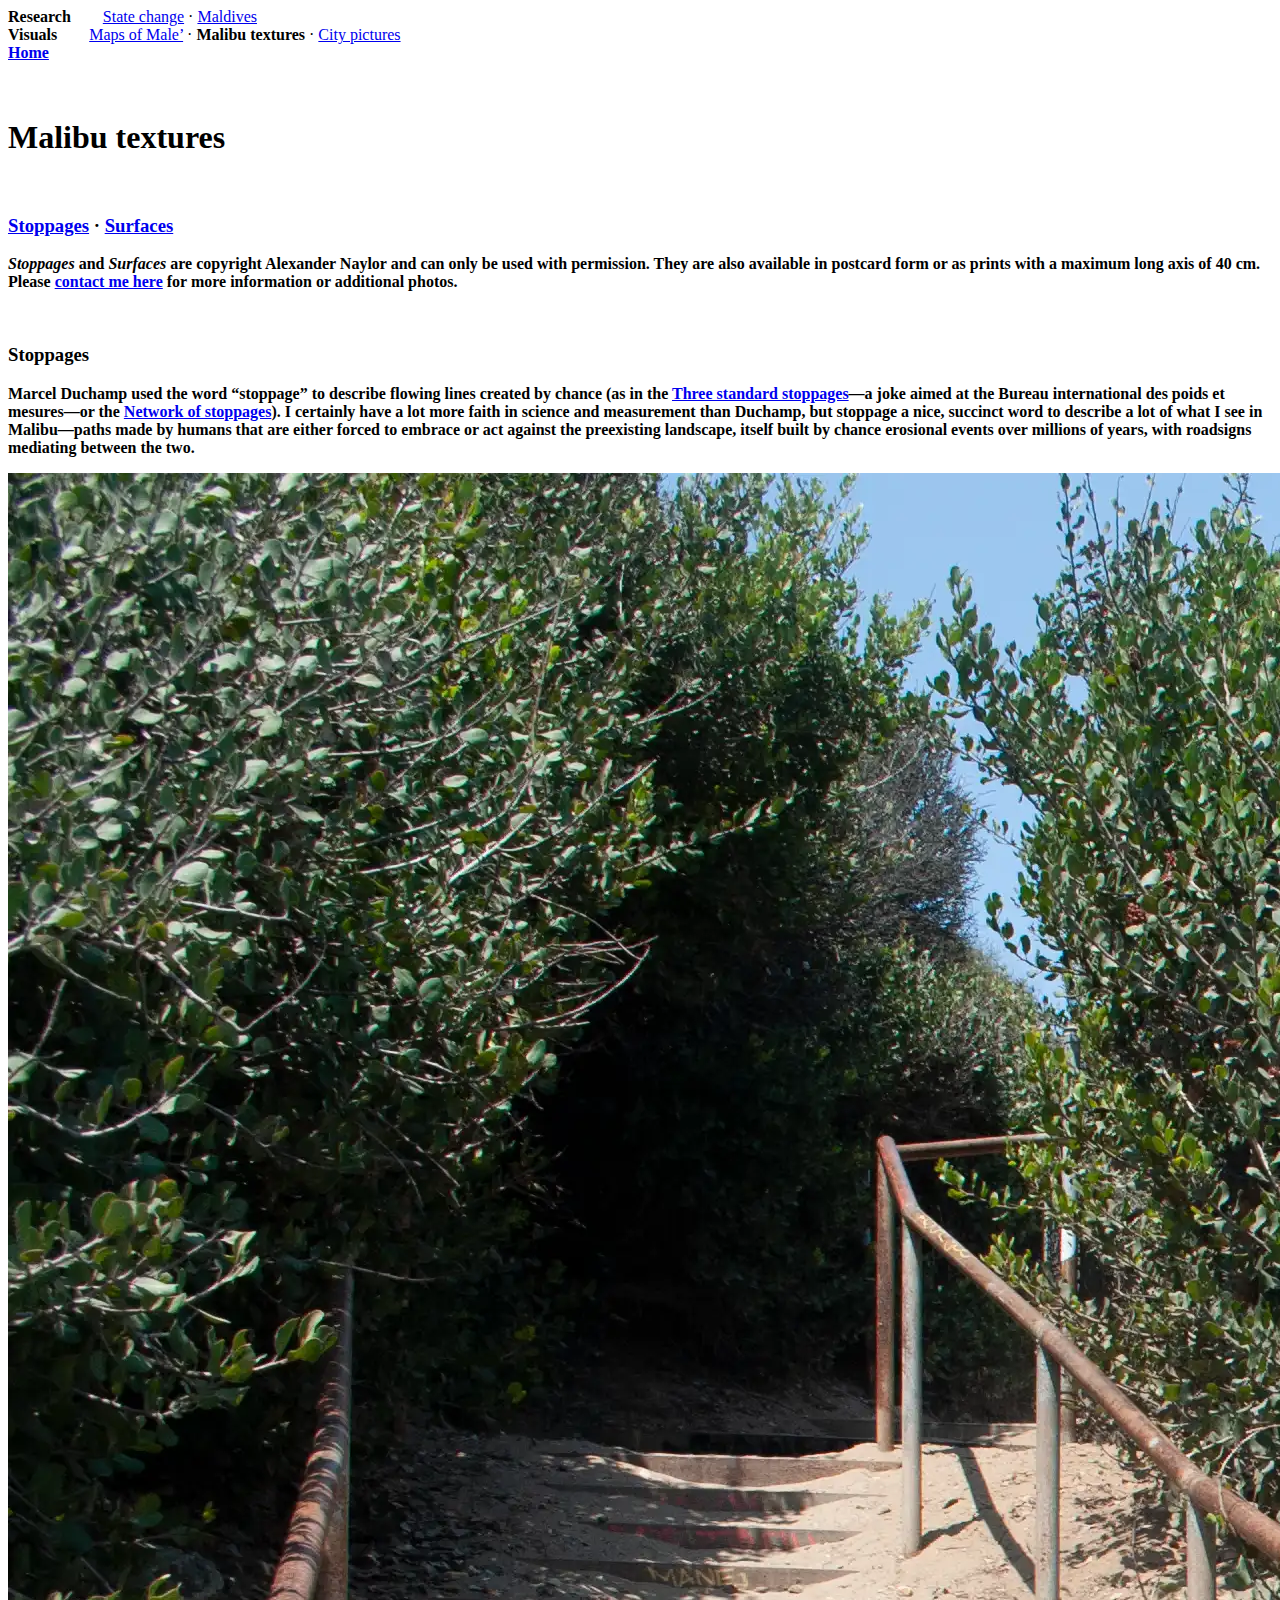
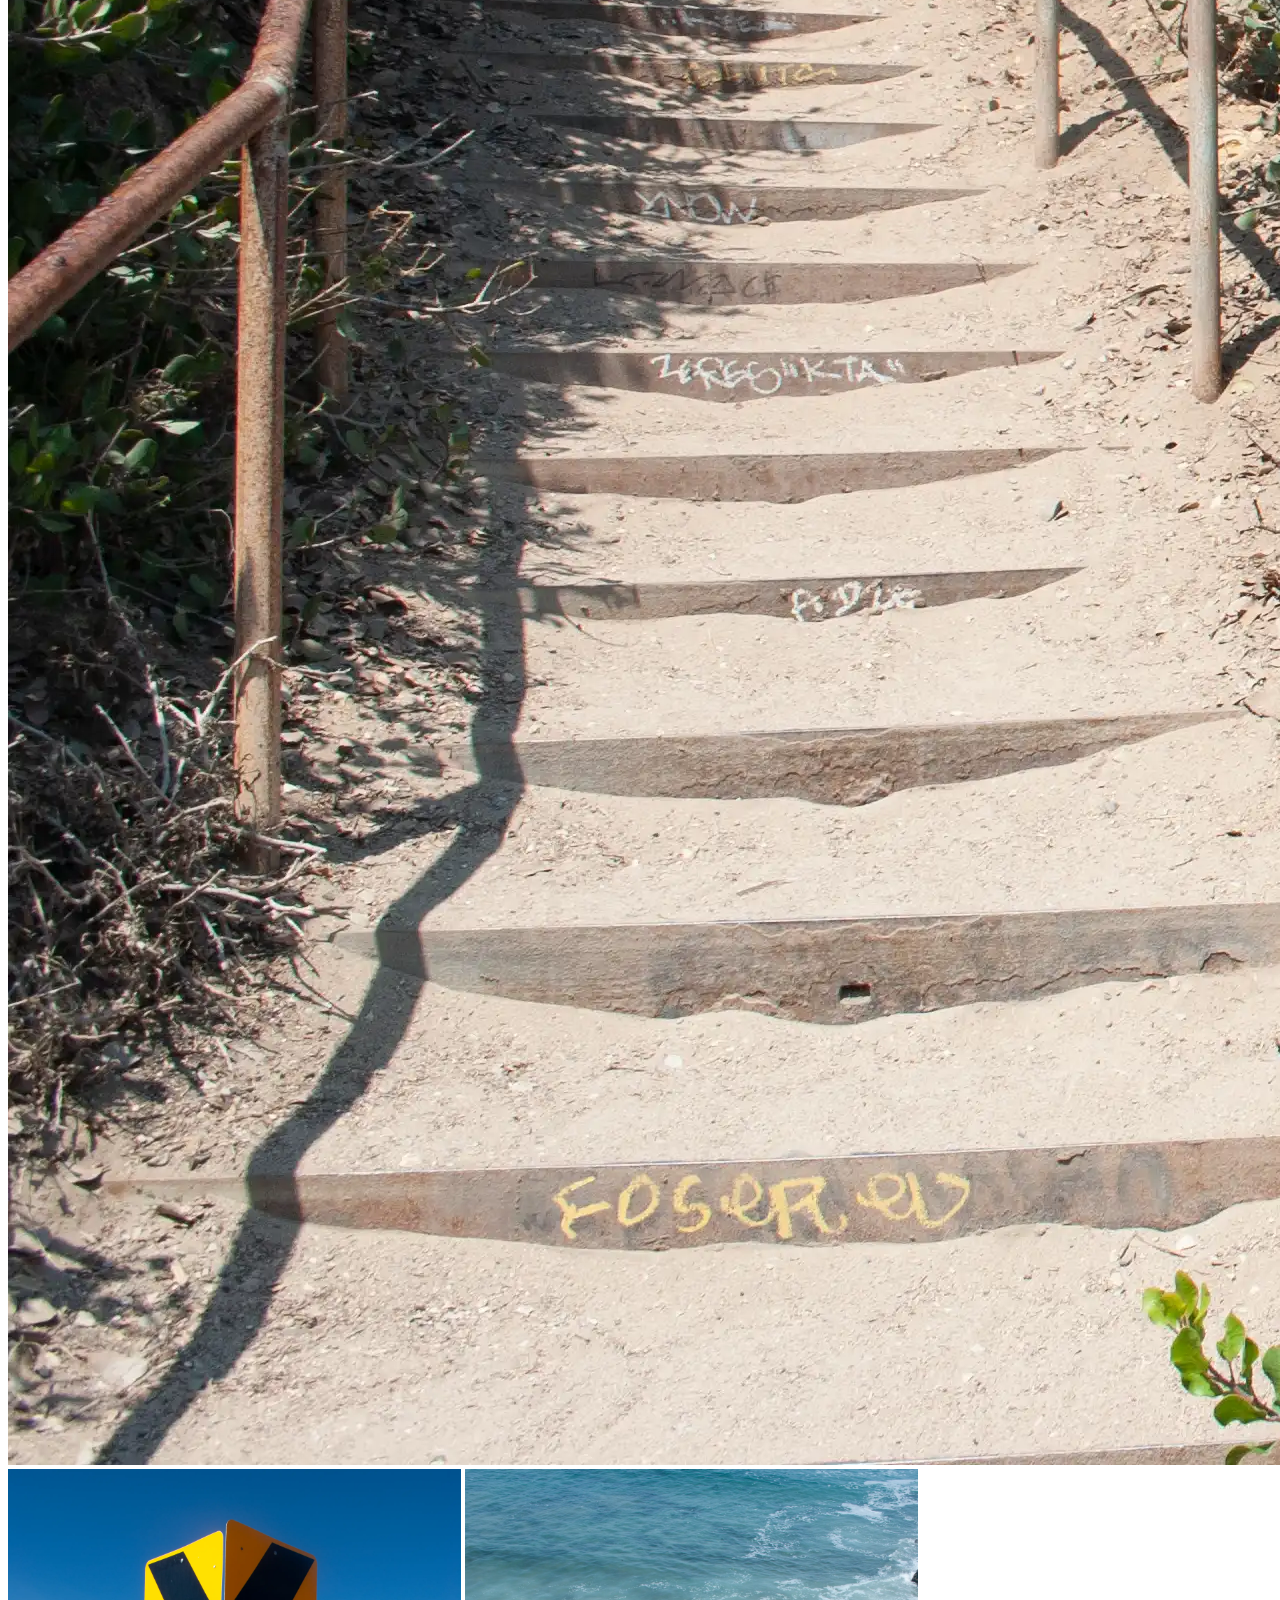
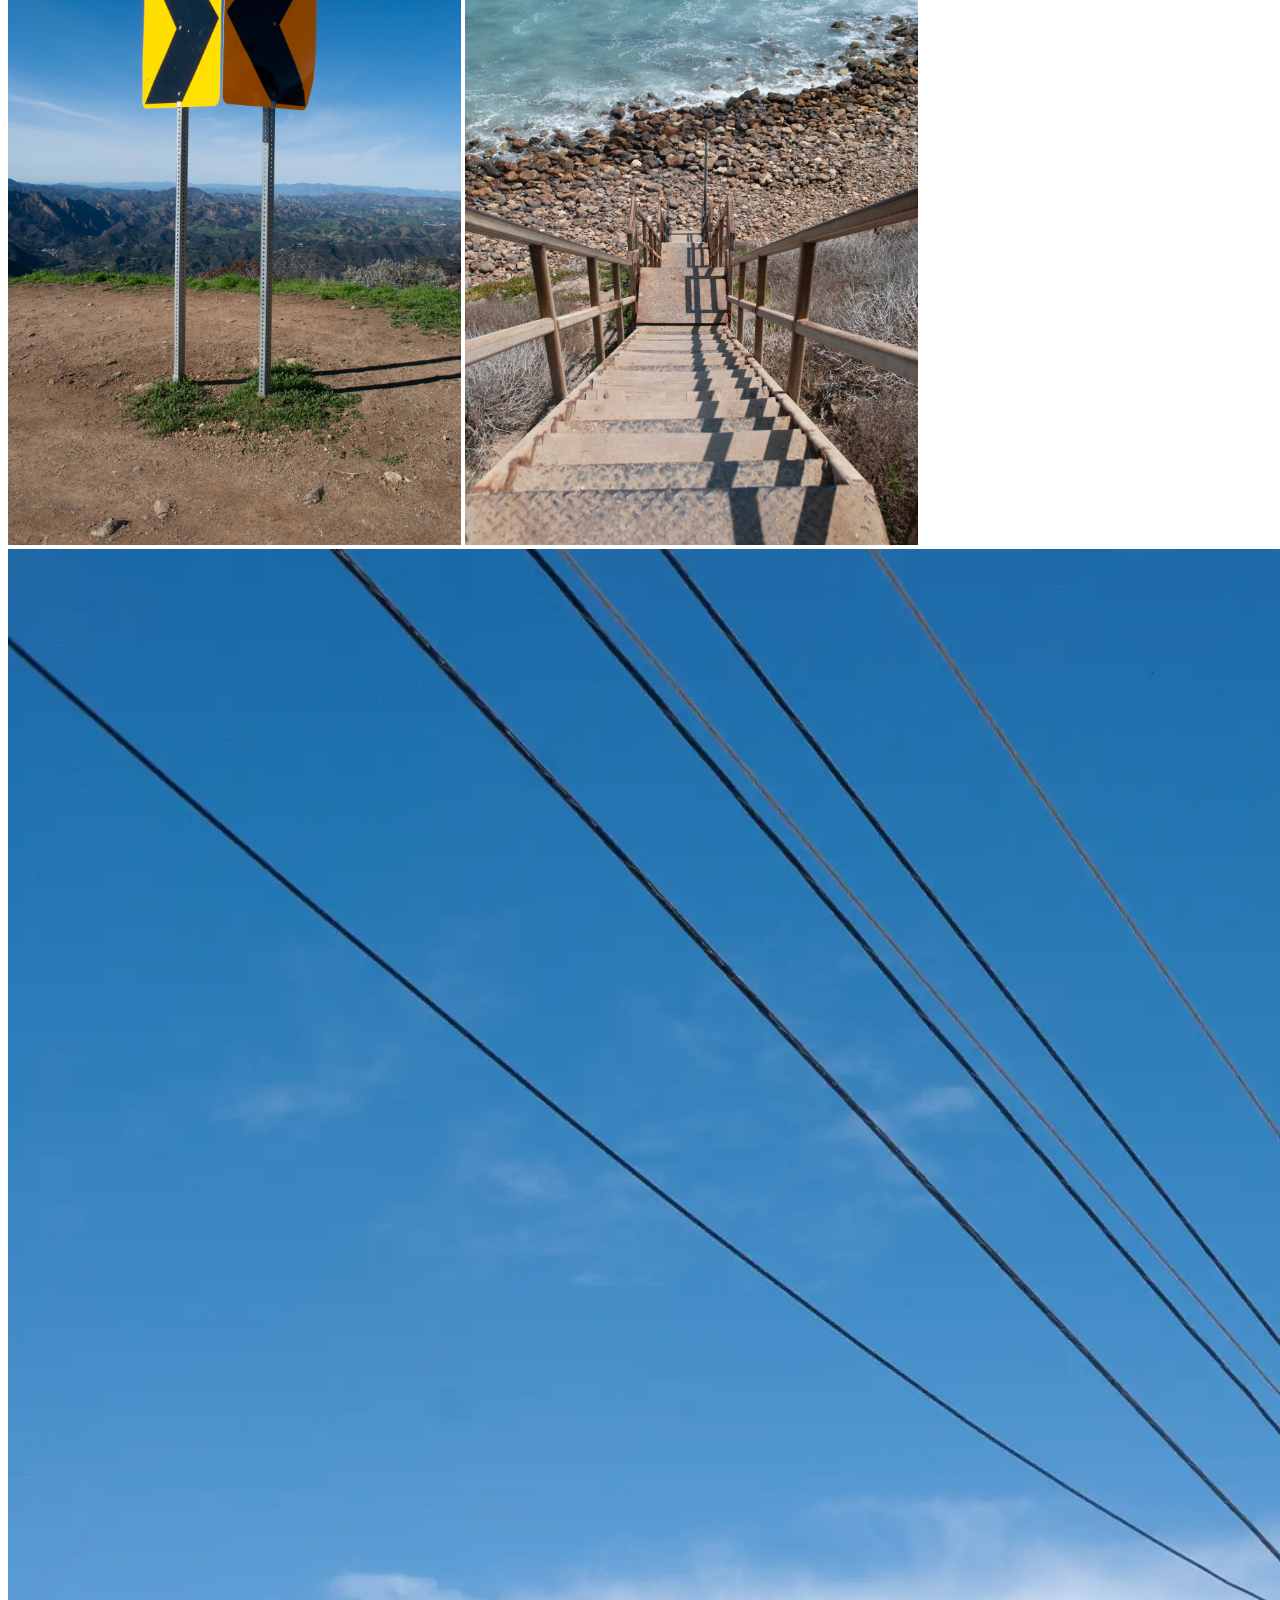
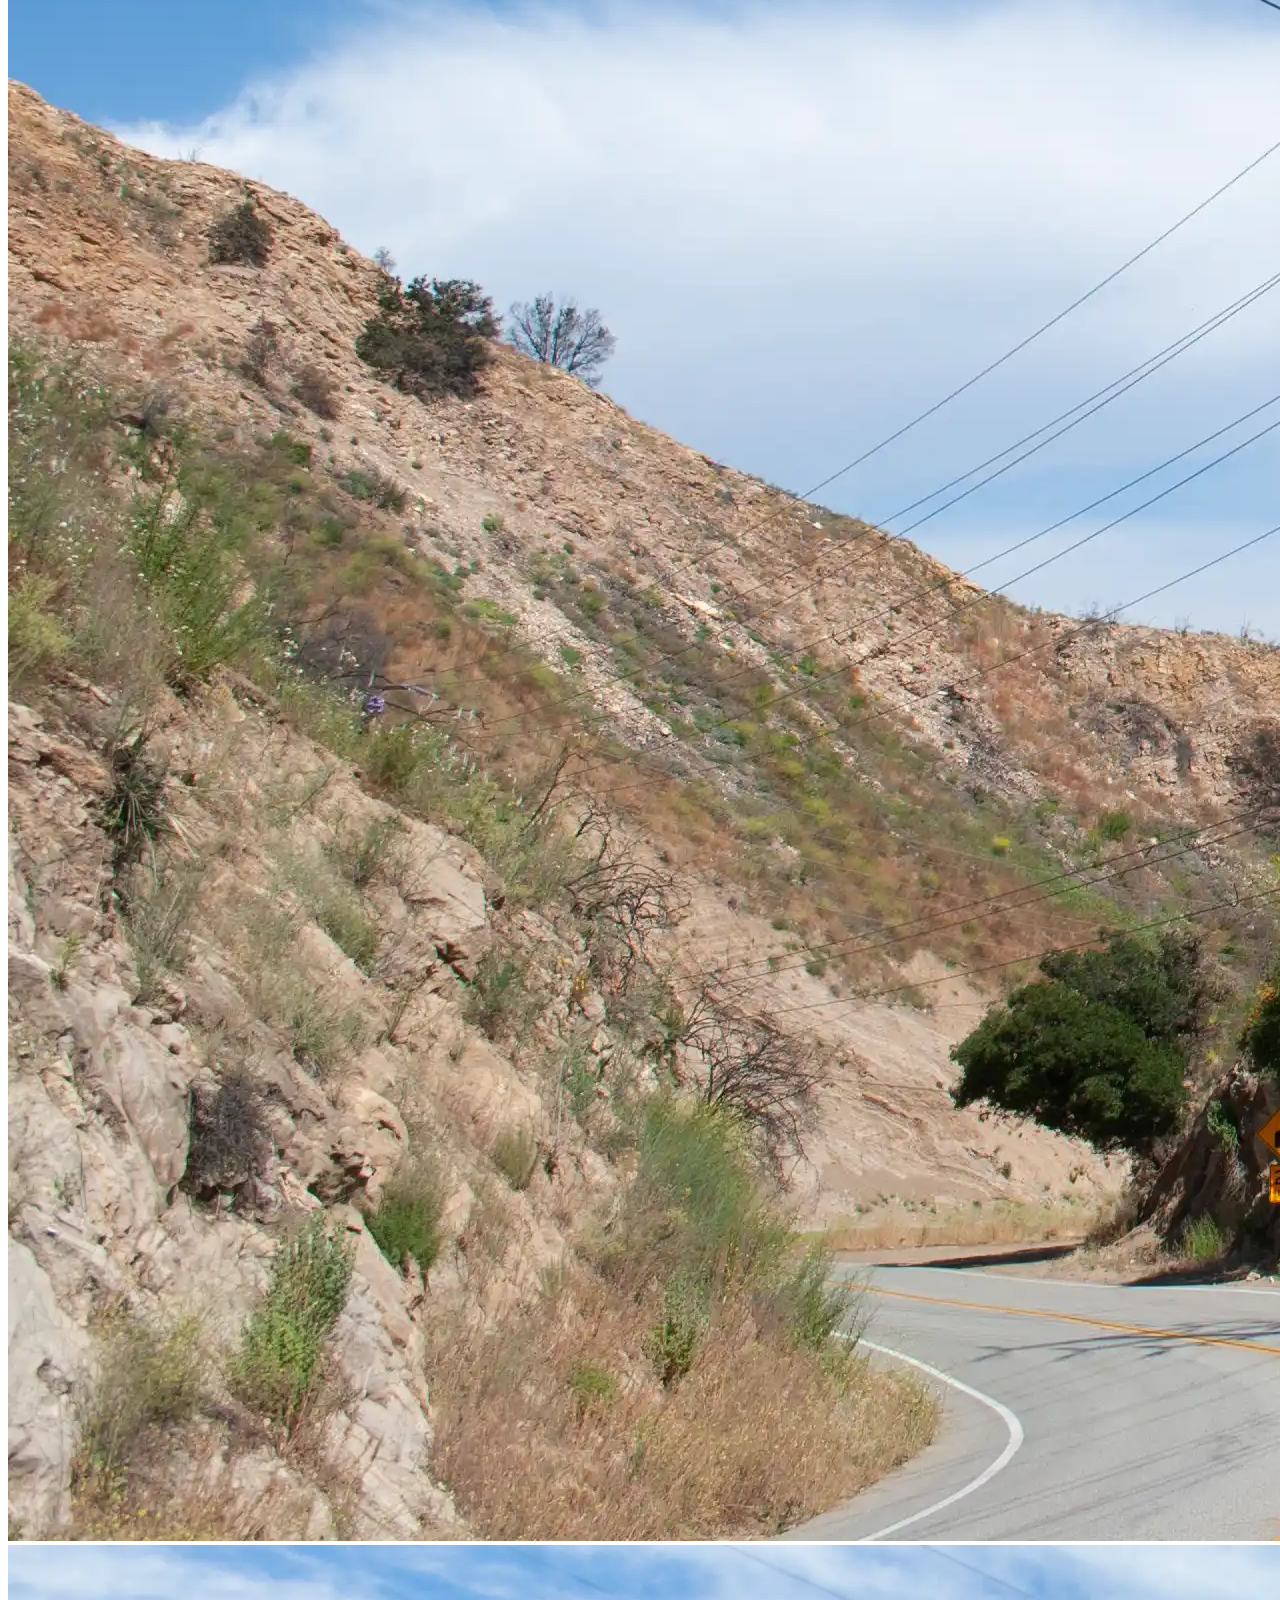
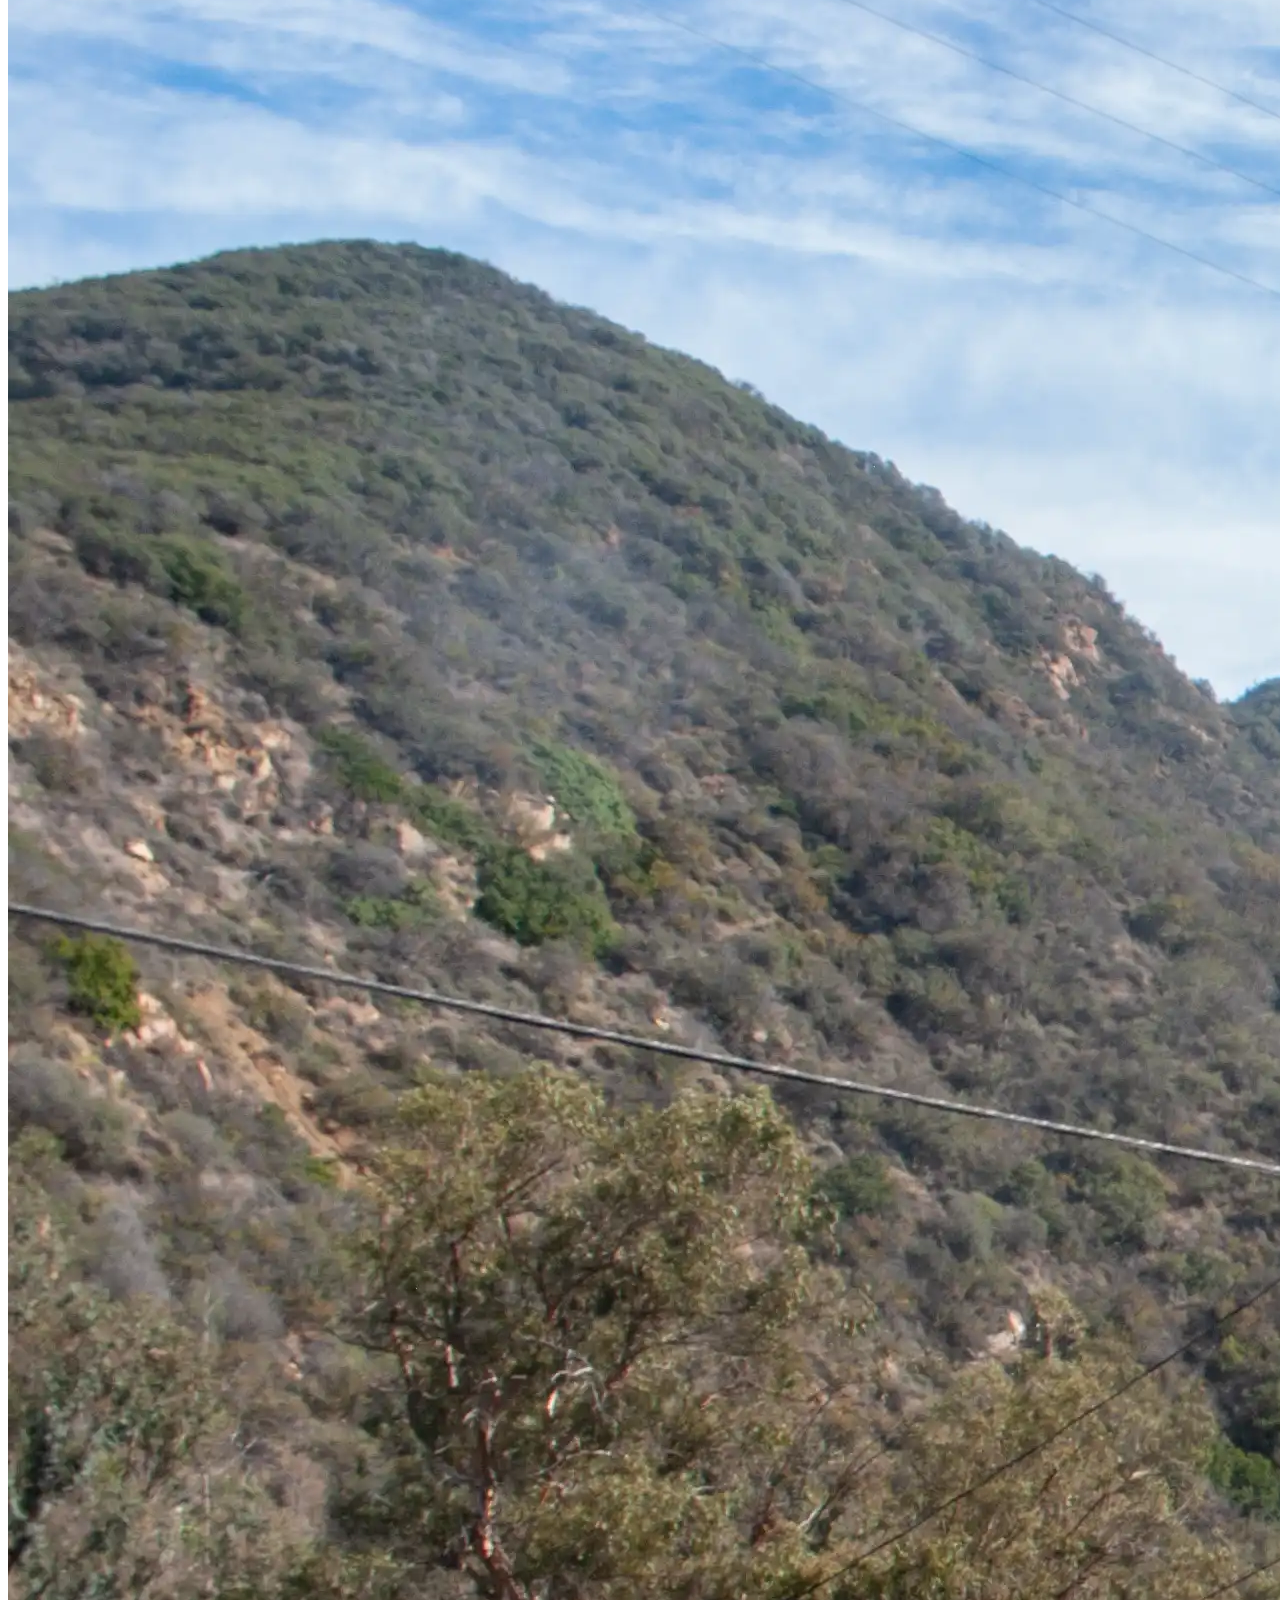
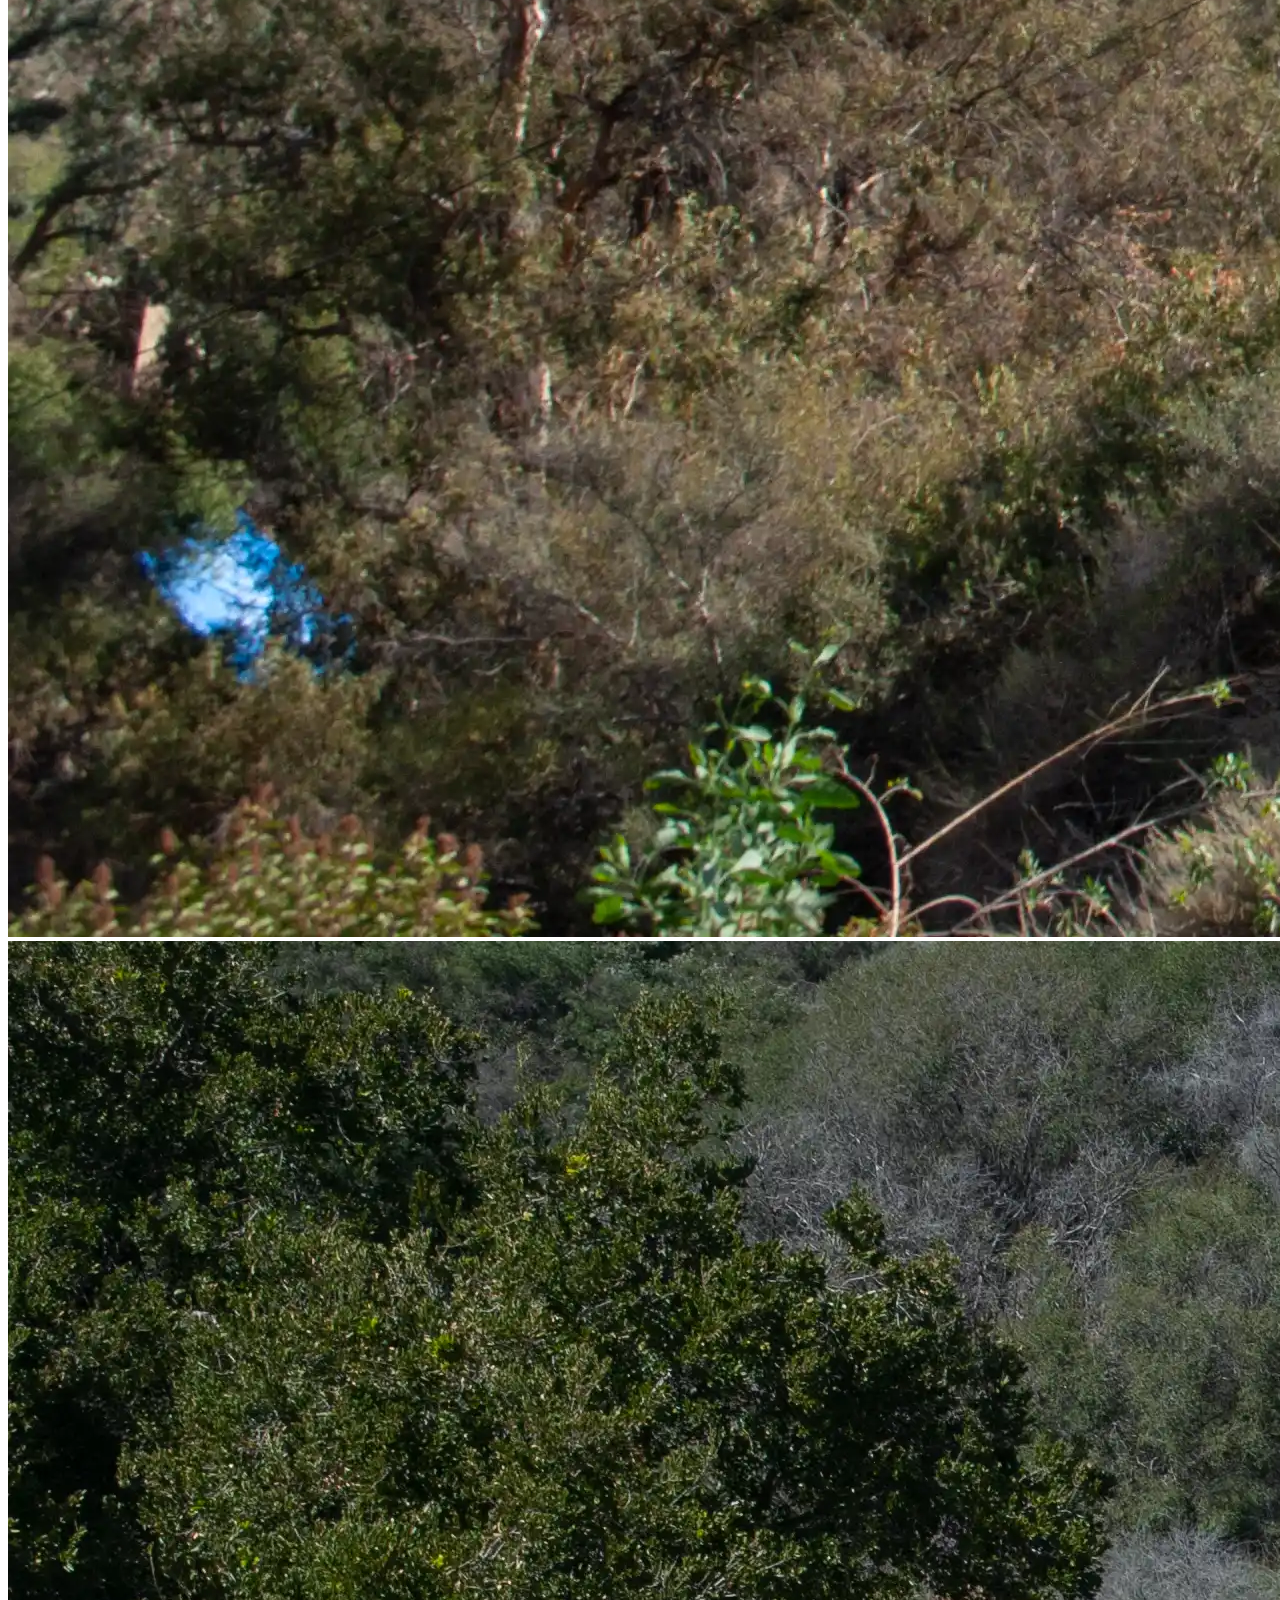
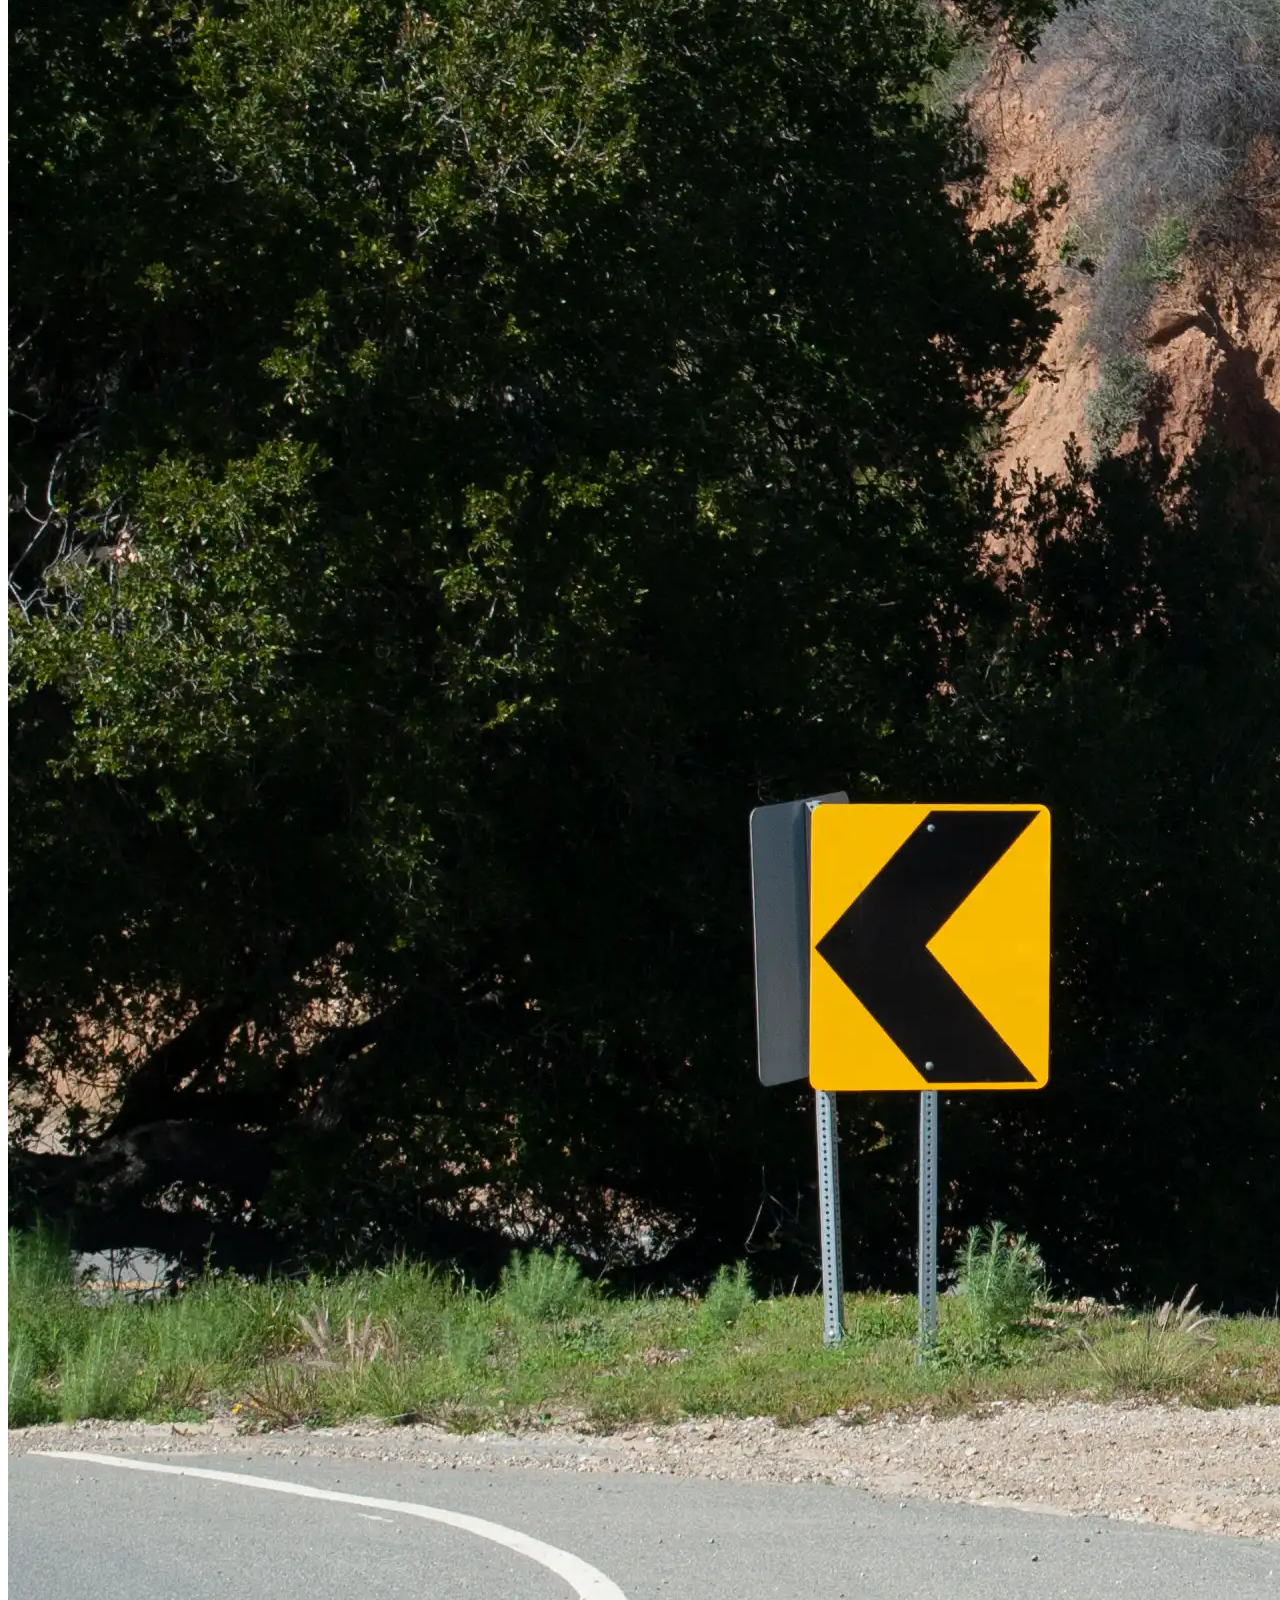
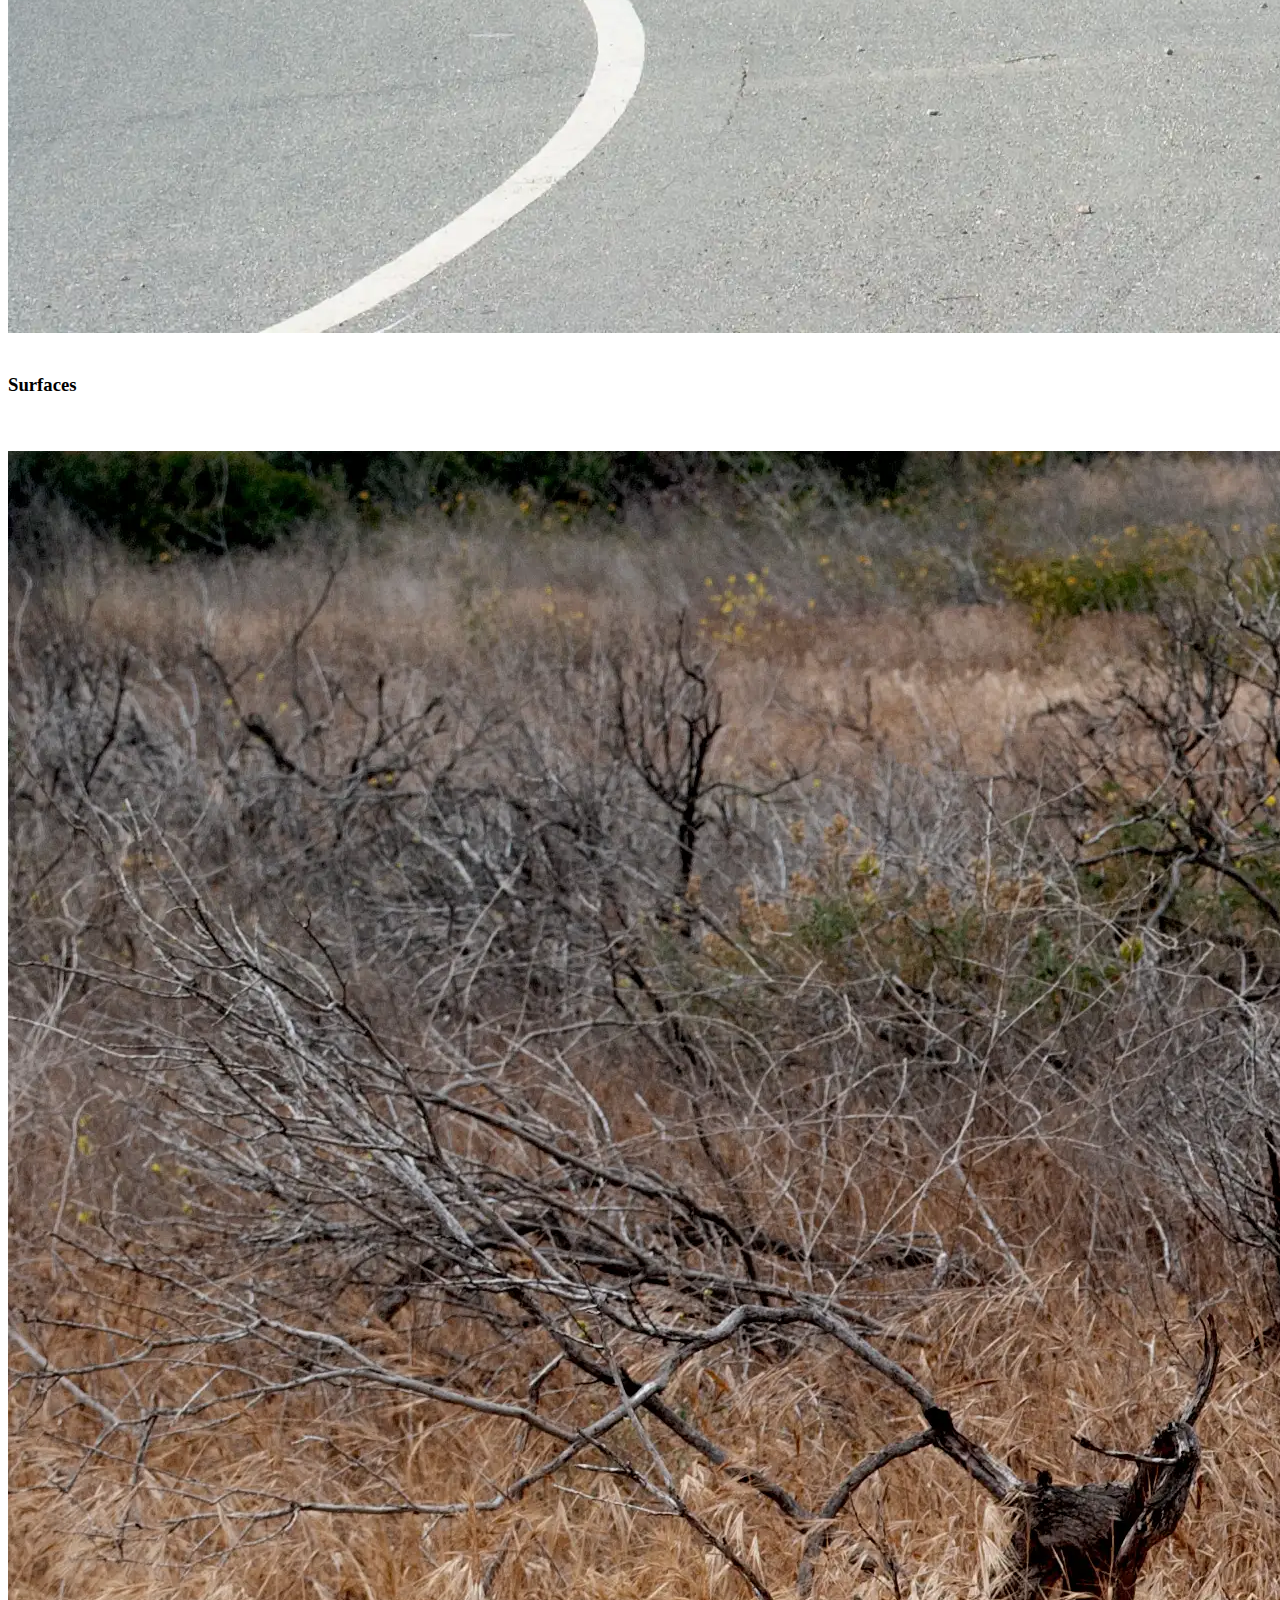
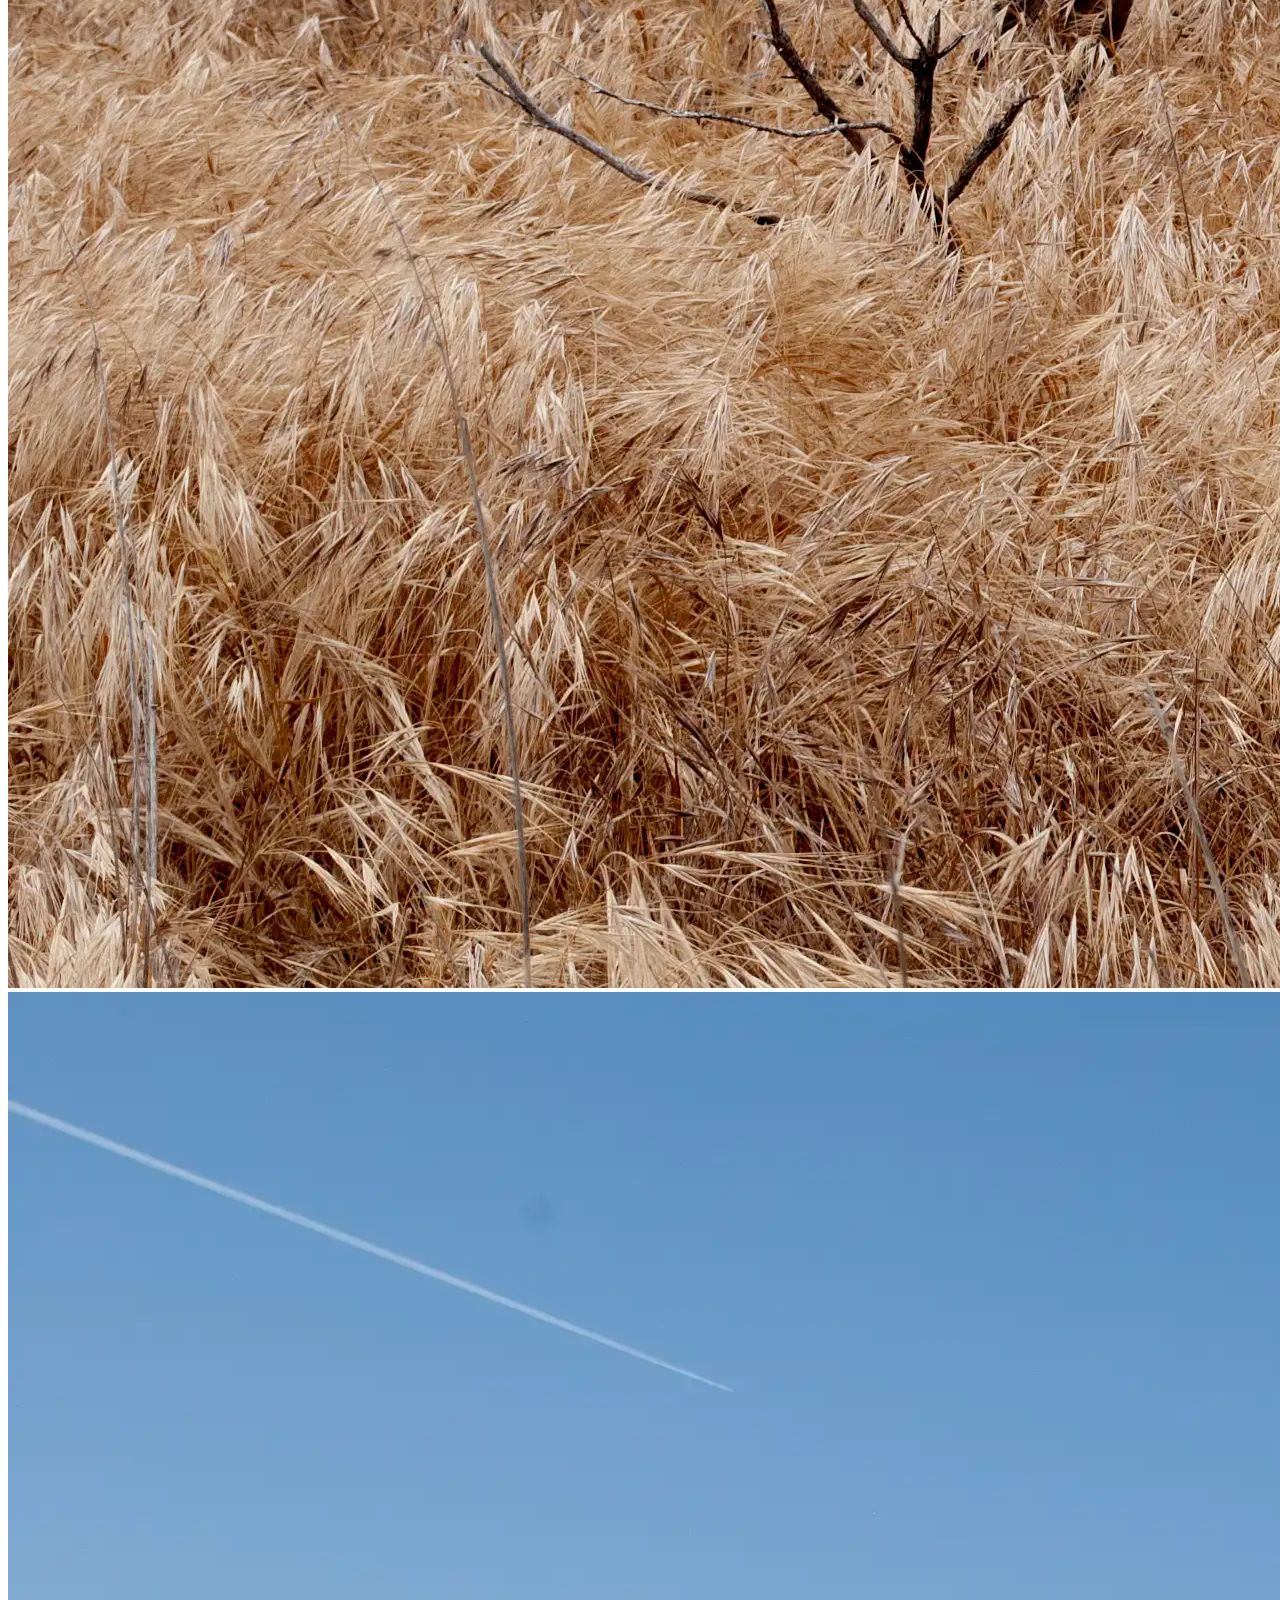
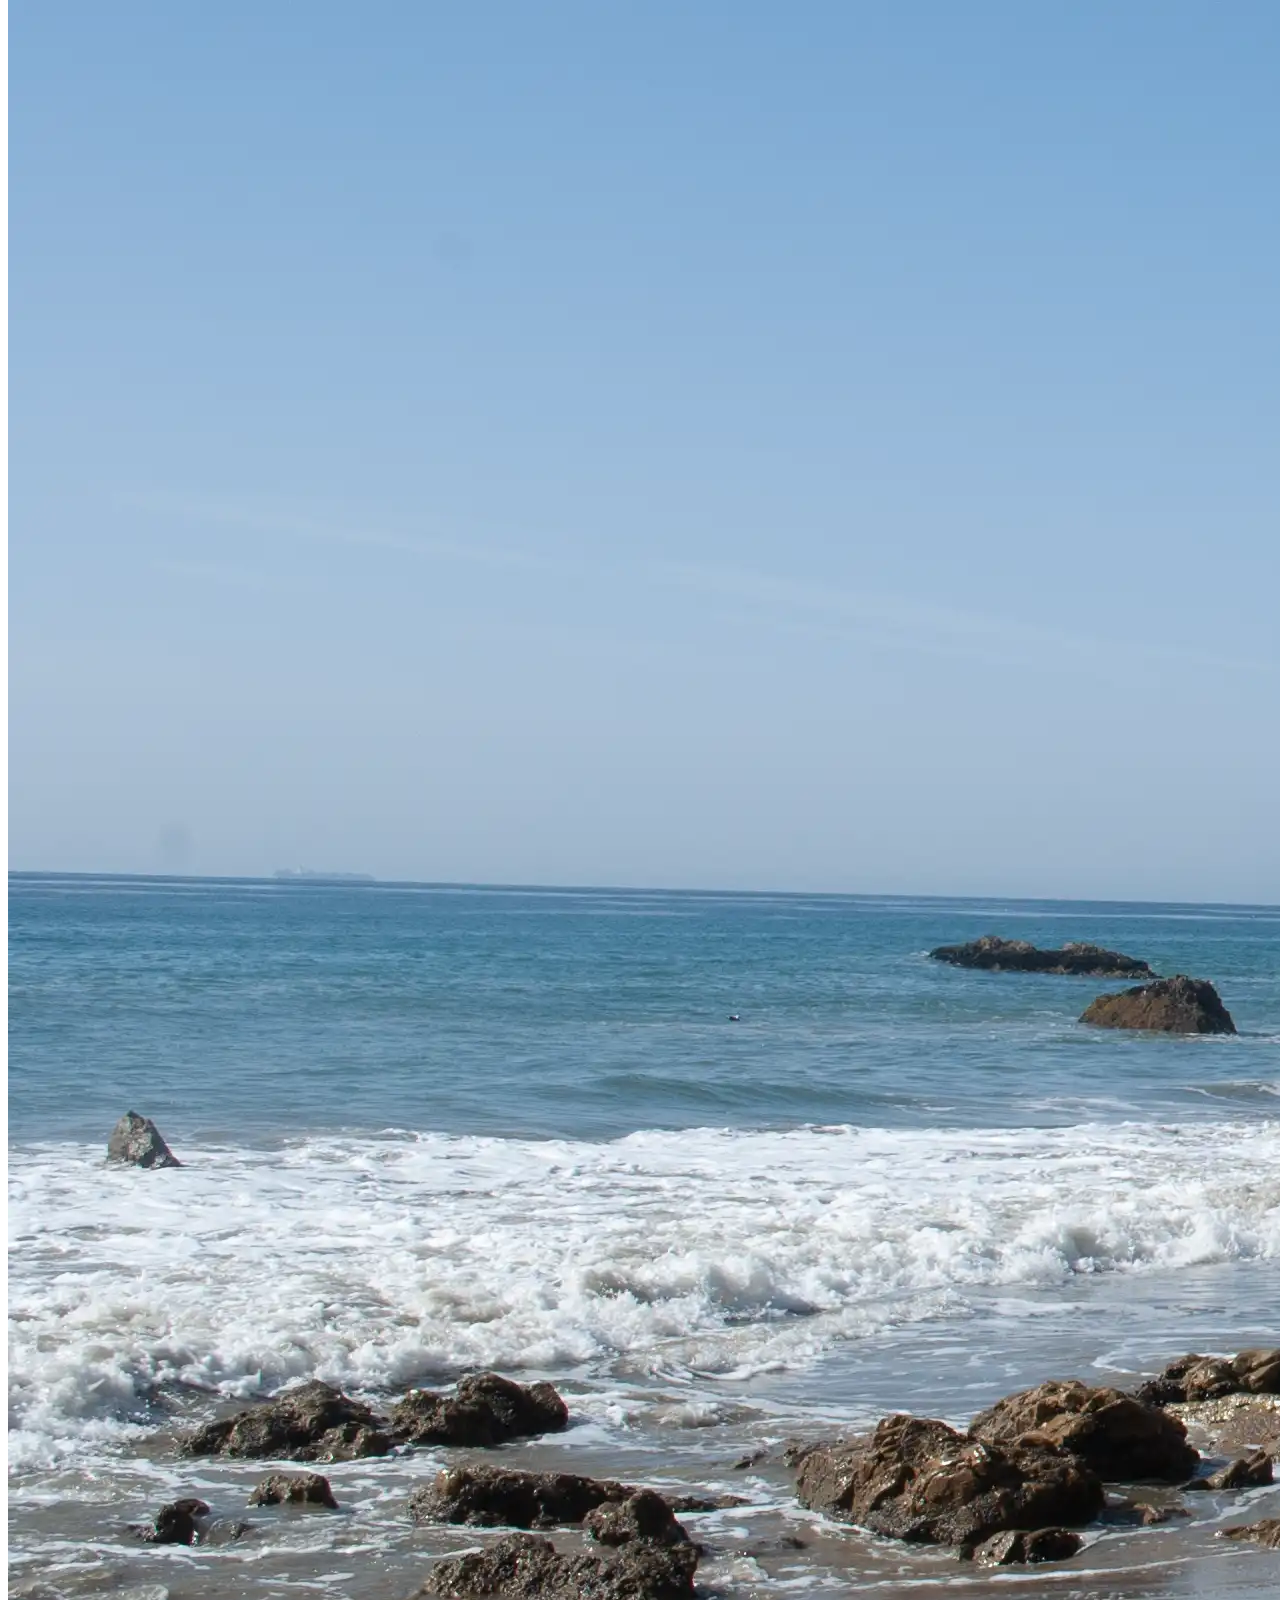
==== Malibu_textures.html @ 270488d3 "Website test" ====
<!DOCTYPE html>
<html lang="en"><link type="text/css" rel="stylesheet" href="style.css"><style type="text/css"></style><head>
<meta http-equiv="content-type" content="text/html; charset=UTF-8">
	<meta charset="utf-8">
	<title>Malibu textures</title>
	<meta name="description" content="Research and design webpage for Alexander Naylor  Malibu textures photos ocean beach signs signposts">
	<meta name="twitter:title" content="Malibu textures">
	<meta name="twitter:description" content="Research and design webpage for Alexander Naylor">
</head>

<div class="header">
<div align="left">
  <strong>Research</strong>        <a href="State.html">State change</a> · <a href="Maldives.html">Maldives</a><br>
  <strong>Visuals</strong>        <a href="Maps_Male.html">Maps of Male’</a> · <b>Malibu textures</b> · <a href="City_pictures.html">City pictures</a> <br>
  <strong><a href="index.html">Home</a> <br><br><br>

  <h1>Malibu textures</h1>            
  <h3><a href="#stoppages">Stoppages</a> · <a href="#surfaces">Surfaces</a></h3>
</div>

<p><i>Stoppages</i> and <i>Surfaces</i> are copyright Alexander Naylor and can only be used with permission. They are also available in postcard form or as prints with a maximum long axis of 40 cm. Please <a href="mailto:alexander.derebey@gmail.com">contact me here</a> for more information or additional photos.</p>
<br>

<h3><a id ="stoppages">Stoppages</a></h3>

<p>Marcel Duchamp used the word “stoppage” to describe flowing lines created by chance (as in the <a href="https://www.moma.org/collection/works/78990" target="_blank">Three standard stoppages</a>—a joke aimed at the Bureau international des poids et mesures—or the <a href="https://www.moma.org/collection/works/79600" target="_blank">Network of stoppages</a>). I certainly have a lot more faith in science and measurement than Duchamp, but stoppage a nice, succinct word to describe a lot of what I see in Malibu—paths made by humans that are either forced to embrace or act against the preexisting landscape, itself built by chance erosional events over millions of years, with roadsigns mediating between the two.</p>
<img class ="one" src="Green_stair.webp"></img>
<img class ="one" src="Vectors.webp" style="max-width: 453px"></img> <img class ="one" src="Shadow_stair.webp" style="max-width: 453px">
<img class ="one" src="Single_stabile.webp"></img>
<img class ="one" src="Flores.webp"></img>
<img class ="one" src="Close_curve.webp"></img>


<br>
<br>
<h3><a id ="surfaces">Surfaces</a></h3>
<br>
<br>
<img class ="one" src="Tangle.webp"></img>
<img class ="one" src="Monument.webp"></img>
<img class ="one" src="Foliage_falls.webp"></img>
<img class ="one" src="Up_and_down.webp"></img>
<img class ="one" src="Perpendicular_coast.webp"></img>
<img class ="one" src="Moss_spray.webp"></img>

</body>
</html>
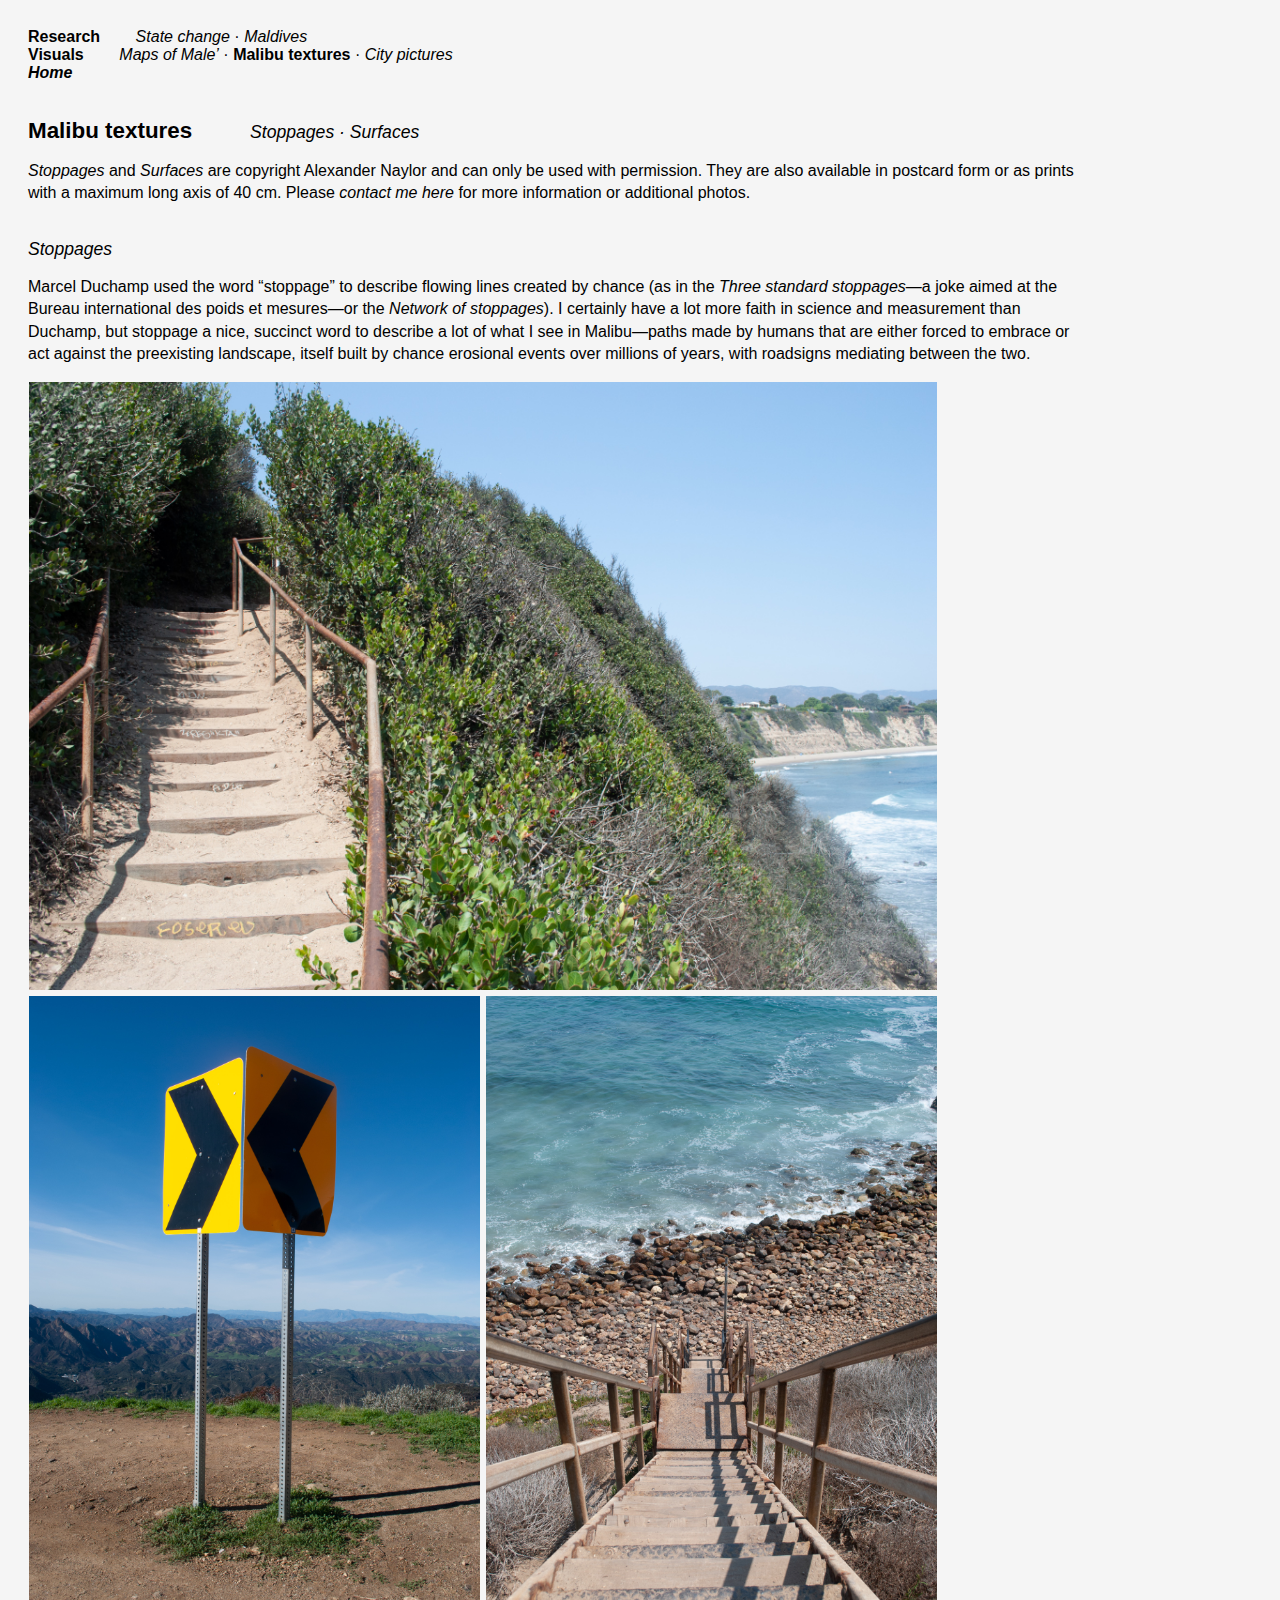
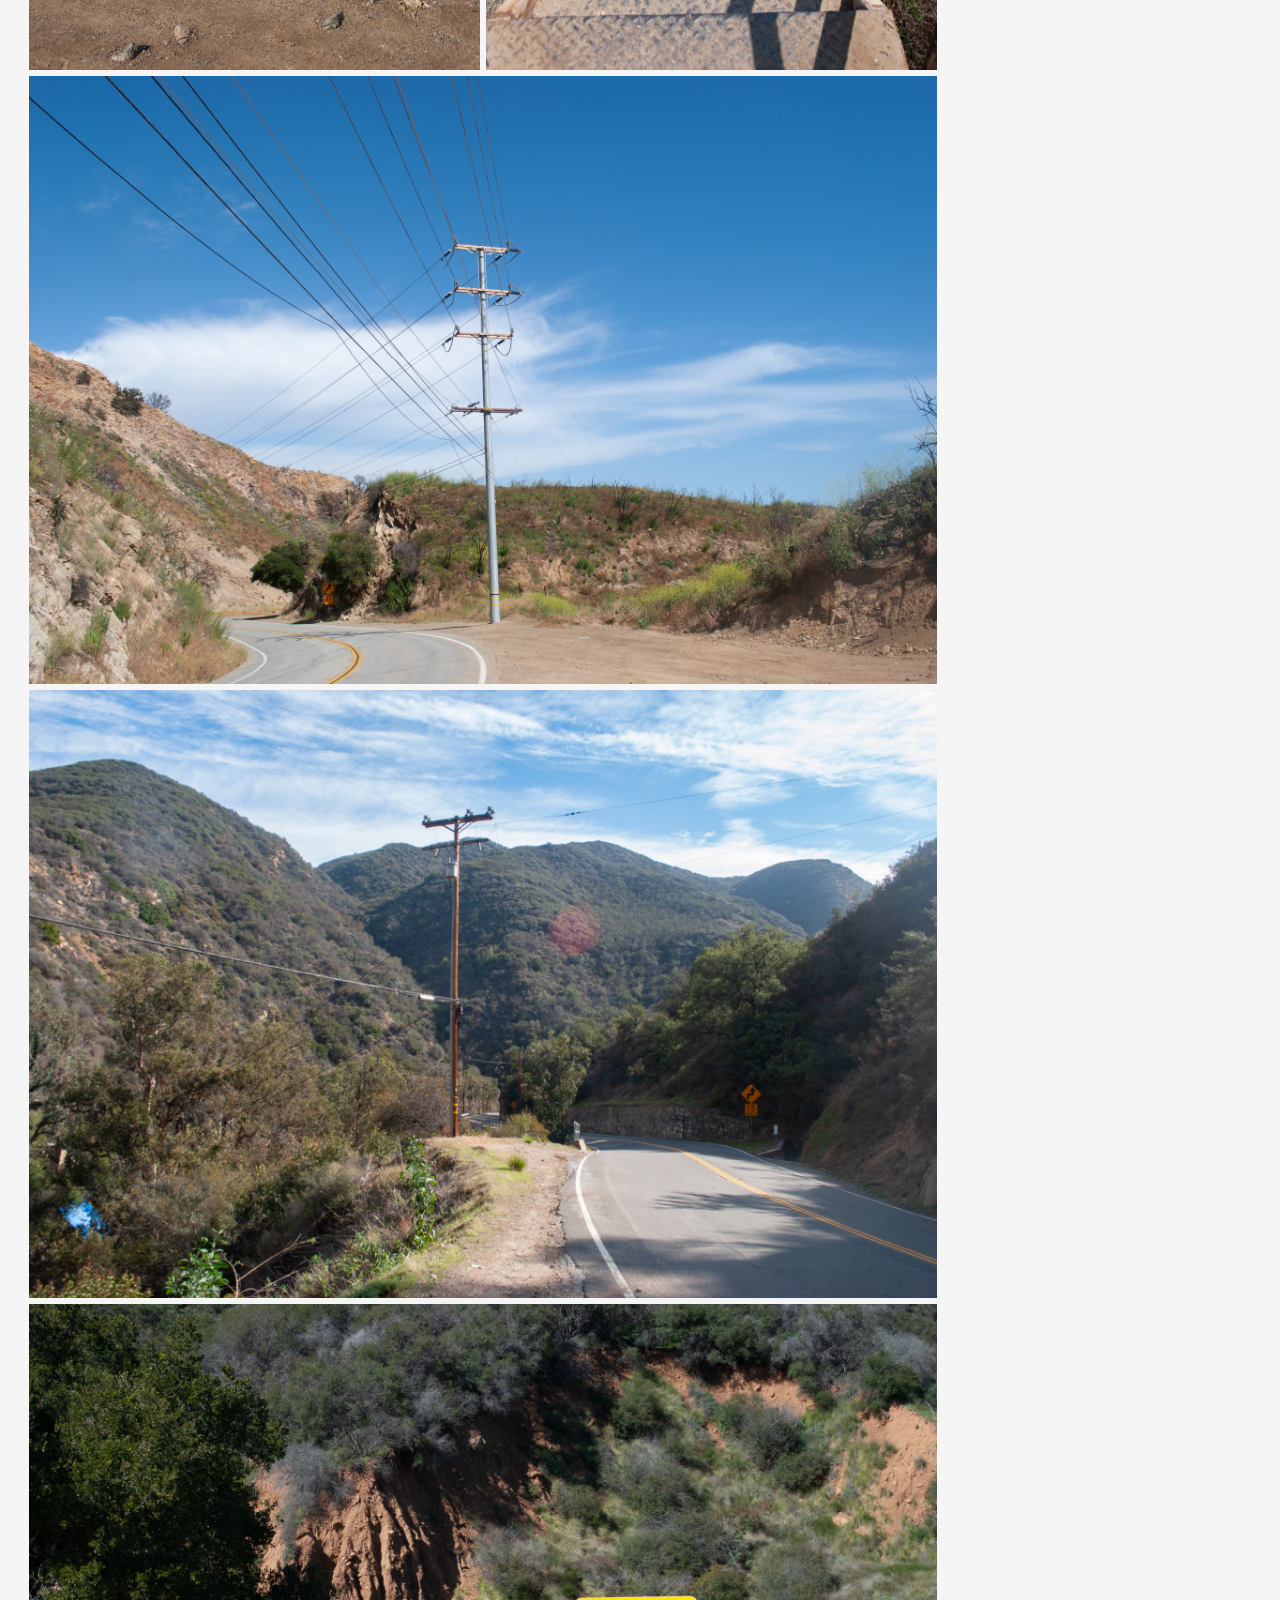
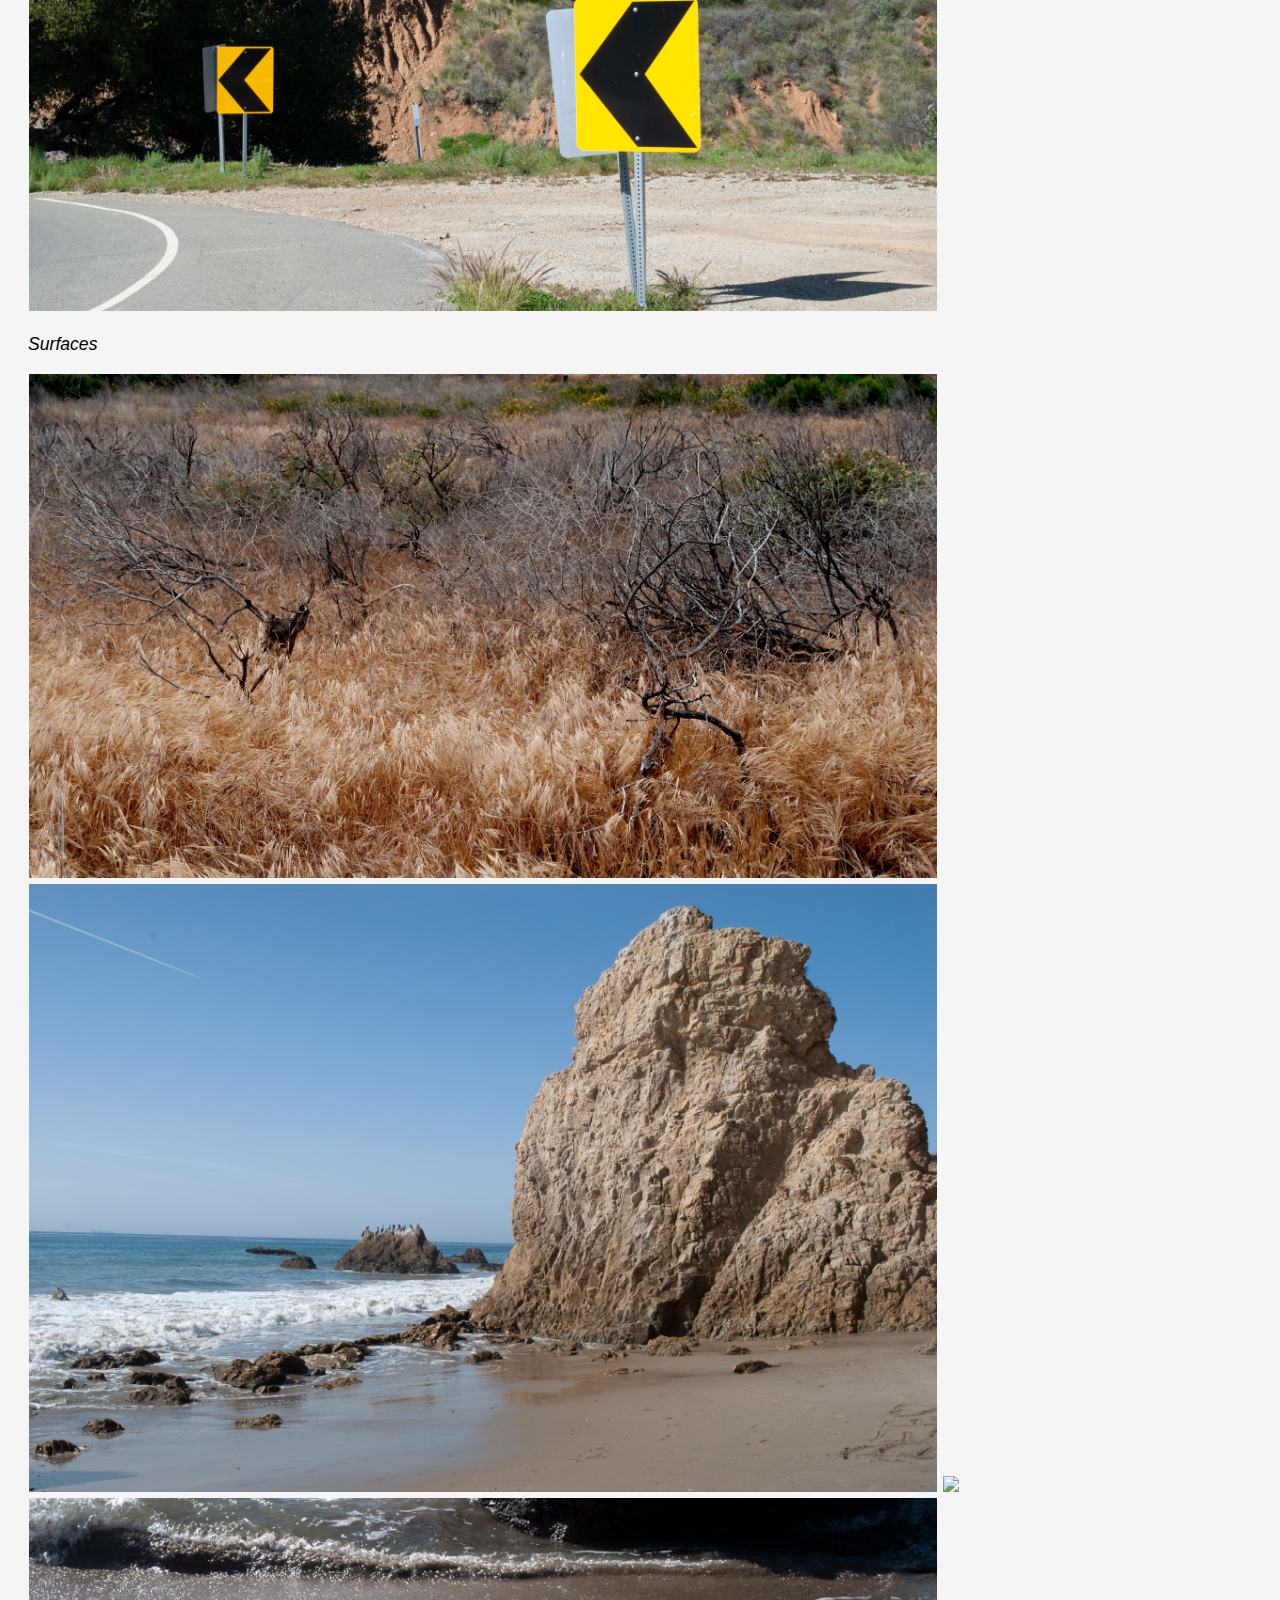
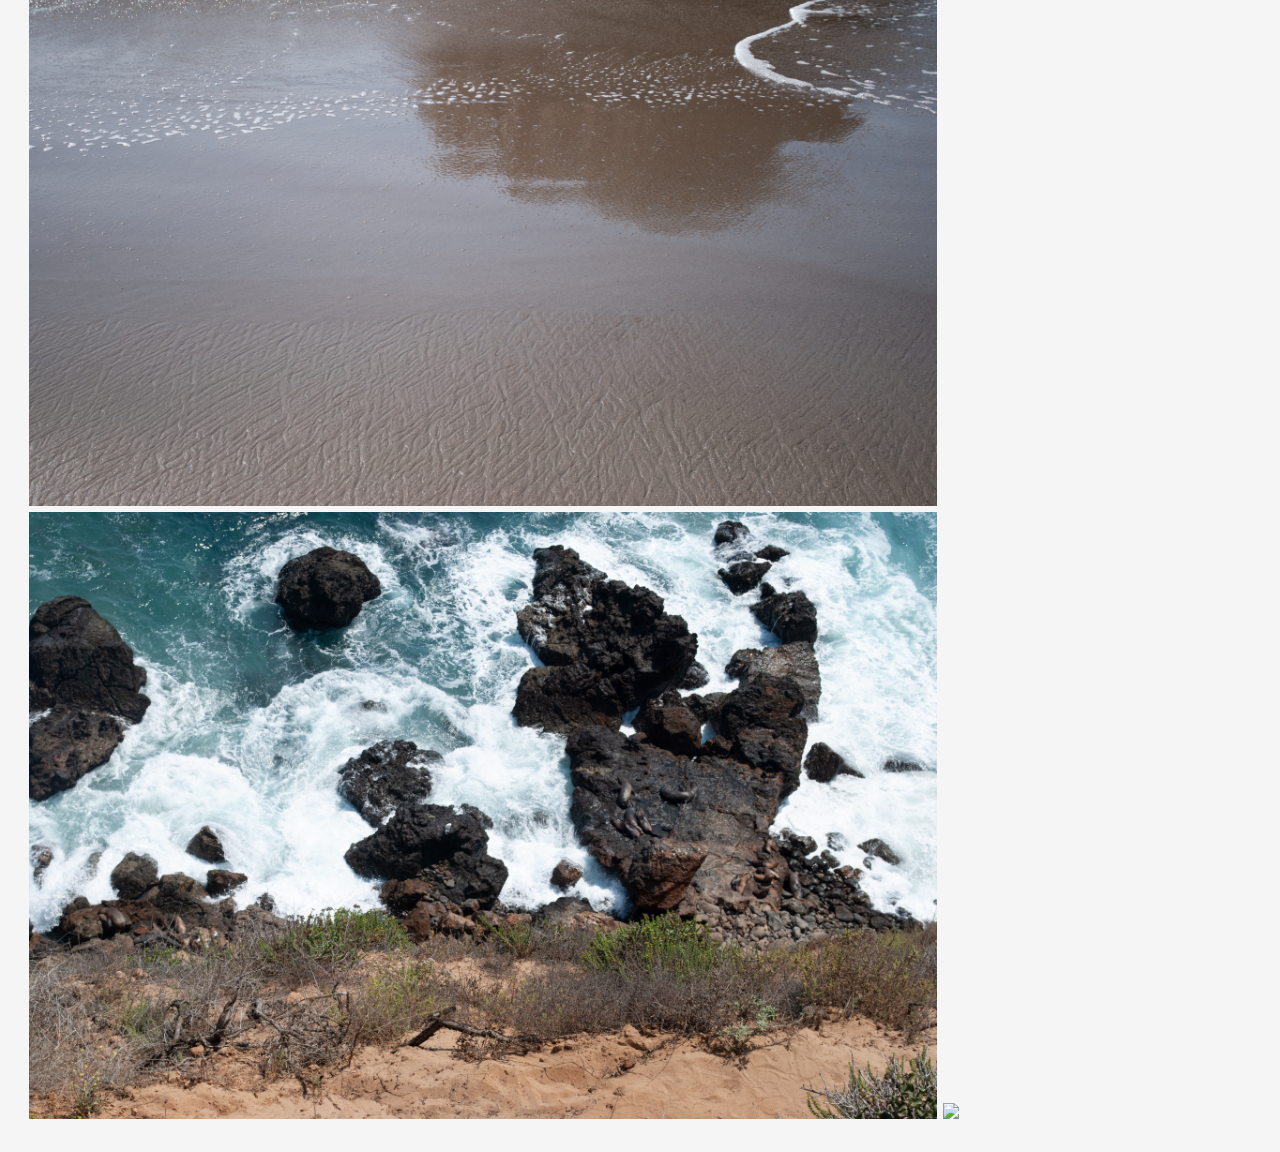
==== commit 775cd88f: "Add files via upload" ====
--- a/Malibu_textures.html
+++ b/Malibu_textures.html
@@ -24,11 +24,11 @@
 <h3><a id ="stoppages">Stoppages</a></h3>
 
 <p>Marcel Duchamp used the word “stoppage” to describe flowing lines created by chance (as in the <a href="https://www.moma.org/collection/works/78990" target="_blank">Three standard stoppages</a>—a joke aimed at the Bureau international des poids et mesures—or the <a href="https://www.moma.org/collection/works/79600" target="_blank">Network of stoppages</a>). I certainly have a lot more faith in science and measurement than Duchamp, but stoppage a nice, succinct word to describe a lot of what I see in Malibu—paths made by humans that are either forced to embrace or act against the preexisting landscape, itself built by chance erosional events over millions of years, with roadsigns mediating between the two.</p>
-<img class ="one" src="Green_stair.webp"></img>
-<img class ="one" src="Vectors.webp" style="max-width: 453px"></img> <img class ="one" src="Shadow_stair.webp" style="max-width: 453px">
-<img class ="one" src="Single_stabile.webp"></img>
-<img class ="one" src="Flores.webp"></img>
-<img class ="one" src="Close_curve.webp"></img>
+<img class ="one" src="Green_stair.jpg"></img>
+<img class ="one" src="Vectors.jpg" style="max-width: 453px"></img> <img class ="one" src="Shadow_stair.jpg" style="max-width: 453px">
+<img class ="one" src="Single_stabile.jpg"></img>
+<img class ="one" src="Flores.jpg"></img>
+<img class ="one" src="Close_curve.jpg"></img>
 
 
 <br>
@@ -36,12 +36,12 @@
 <h3><a id ="surfaces">Surfaces</a></h3>
 <br>
 <br>
-<img class ="one" src="Tangle.webp"></img>
-<img class ="one" src="Monument.webp"></img>
-<img class ="one" src="Foliage_falls.webp"></img>
-<img class ="one" src="Up_and_down.webp"></img>
-<img class ="one" src="Perpendicular_coast.webp"></img>
-<img class ="one" src="Moss_spray.webp"></img>
+<img class ="one" src="Tangle.jpg"></img>
+<img class ="one" src="Monument.jpg"></img>
+<img class ="one" src="Foliage_falls.jpg"></img>
+<img class ="one" src="Up_and_down.jpg"></img>
+<img class ="one" src="Perpendicular_coast.jpg"></img>
+<img class ="one" src="Moss_spray.jpg"></img>
 
 </body>
 </html>--- a/style.css
+++ b/style.css
@@ -0,0 +1,105 @@
+* {
+  box-sizing: border-box;
+}
+
+@import url("https://use.typekit.net/oay0ajd.css");
+
+html {
+ font-family: sans-serif;
+ -webkit-text-size-adjust: 100%;
+ -ms-text-size-adjust: 100%
+}
+
+body {
+ background-color : #F5F5F5;
+ font-family: 'neue-haas-unica', 'Neue Haas Unica W1G', 'Helvetica Neue','Neue Haas Grotesk', 'Helvetica', 'Arial', sans-serif;
+/* font-feature-settings: "ss02";*/
+ font-size : 1.0em
+ color : #000000;
+ padding: 10px;
+ height: 90%;
+ width: 90%;
+ }
+
+.header, .footer {
+  color: #000000;
+  padding: 10px;
+}
+
+li a {
+  display: block;
+  text-decoration: none;
+}
+
+h1  {font-size : 1.4em;
+ font-style : normal;
+ font-weight: bold;
+ max-width:1050px;
+
+ }
+
+h2  {font-size : 1.25em;
+ font-style : normal;
+ font-weight: bold;
+
+ }
+
+h3  {font-size : 1.1em;
+ font-style : italic;
+ font-weight: normal;
+ }
+
+h1, h3{
+ display: inline;
+ max-width:1050px;
+}
+
+p {font-size : 1em;
+ font-style : normal;
+ font-weight: normal;
+ line-height: 1.4;
+ max-width:1050px;
+ }
+
+p2 {font-size : 0.9em;
+ font-style : normal;
+ font-weight: normal;
+ line-height: 1.4;
+ max-width:1050px;
+ }
+
+
+a:link {
+ color : #000000;
+ text-decoration: none;
+ font-style : italic;
+}
+
+a:visited {
+ color: #000000;
+ text-decoration: none;
+ font-style : italic
+}
+
+a:hover {
+ text-decoration: underline;
+}
+
+a:active {
+  font-weight: bold;
+  font-style: normal;
+}
+
+img.one{
+    padding:1px;
+    width:100%;
+    max-width:910px;
+    max-height:1500px;
+}
+
+img.two {
+    padding:1px;
+    max-width:55%;
+}
+
+
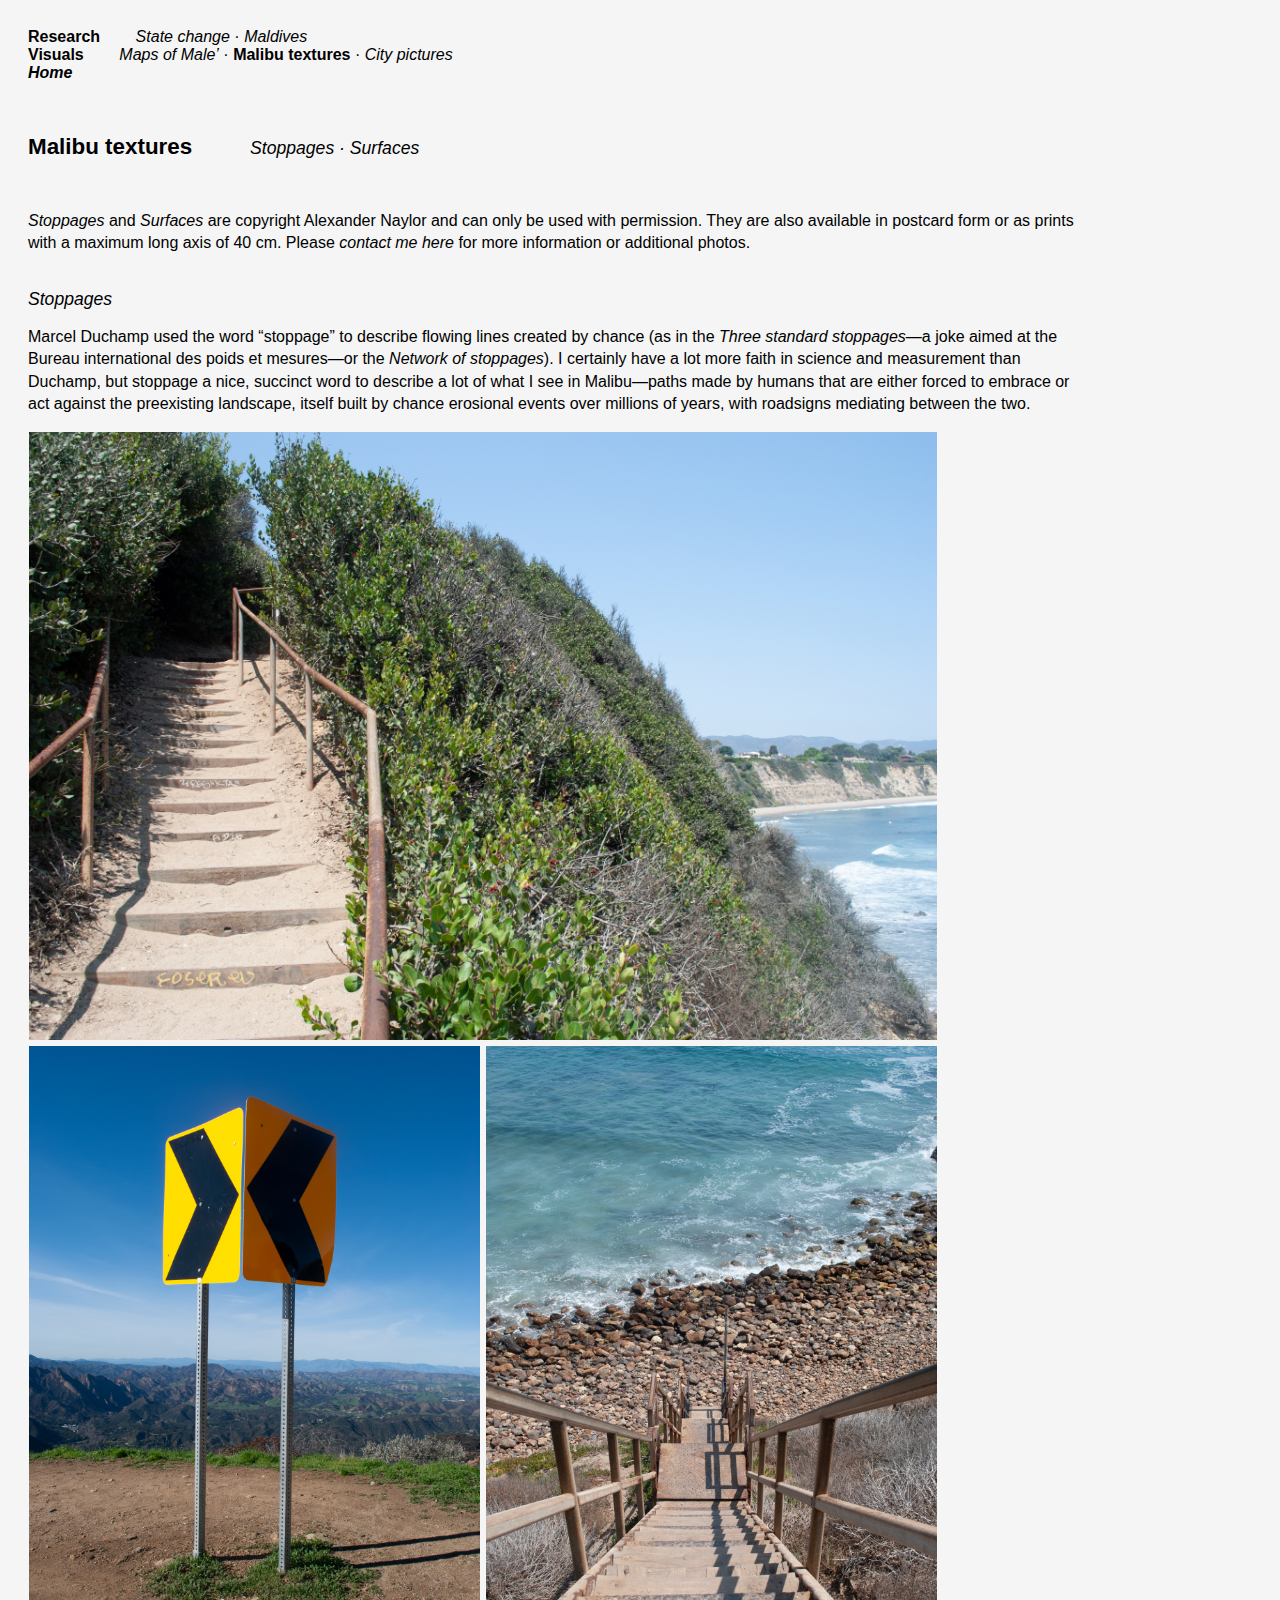
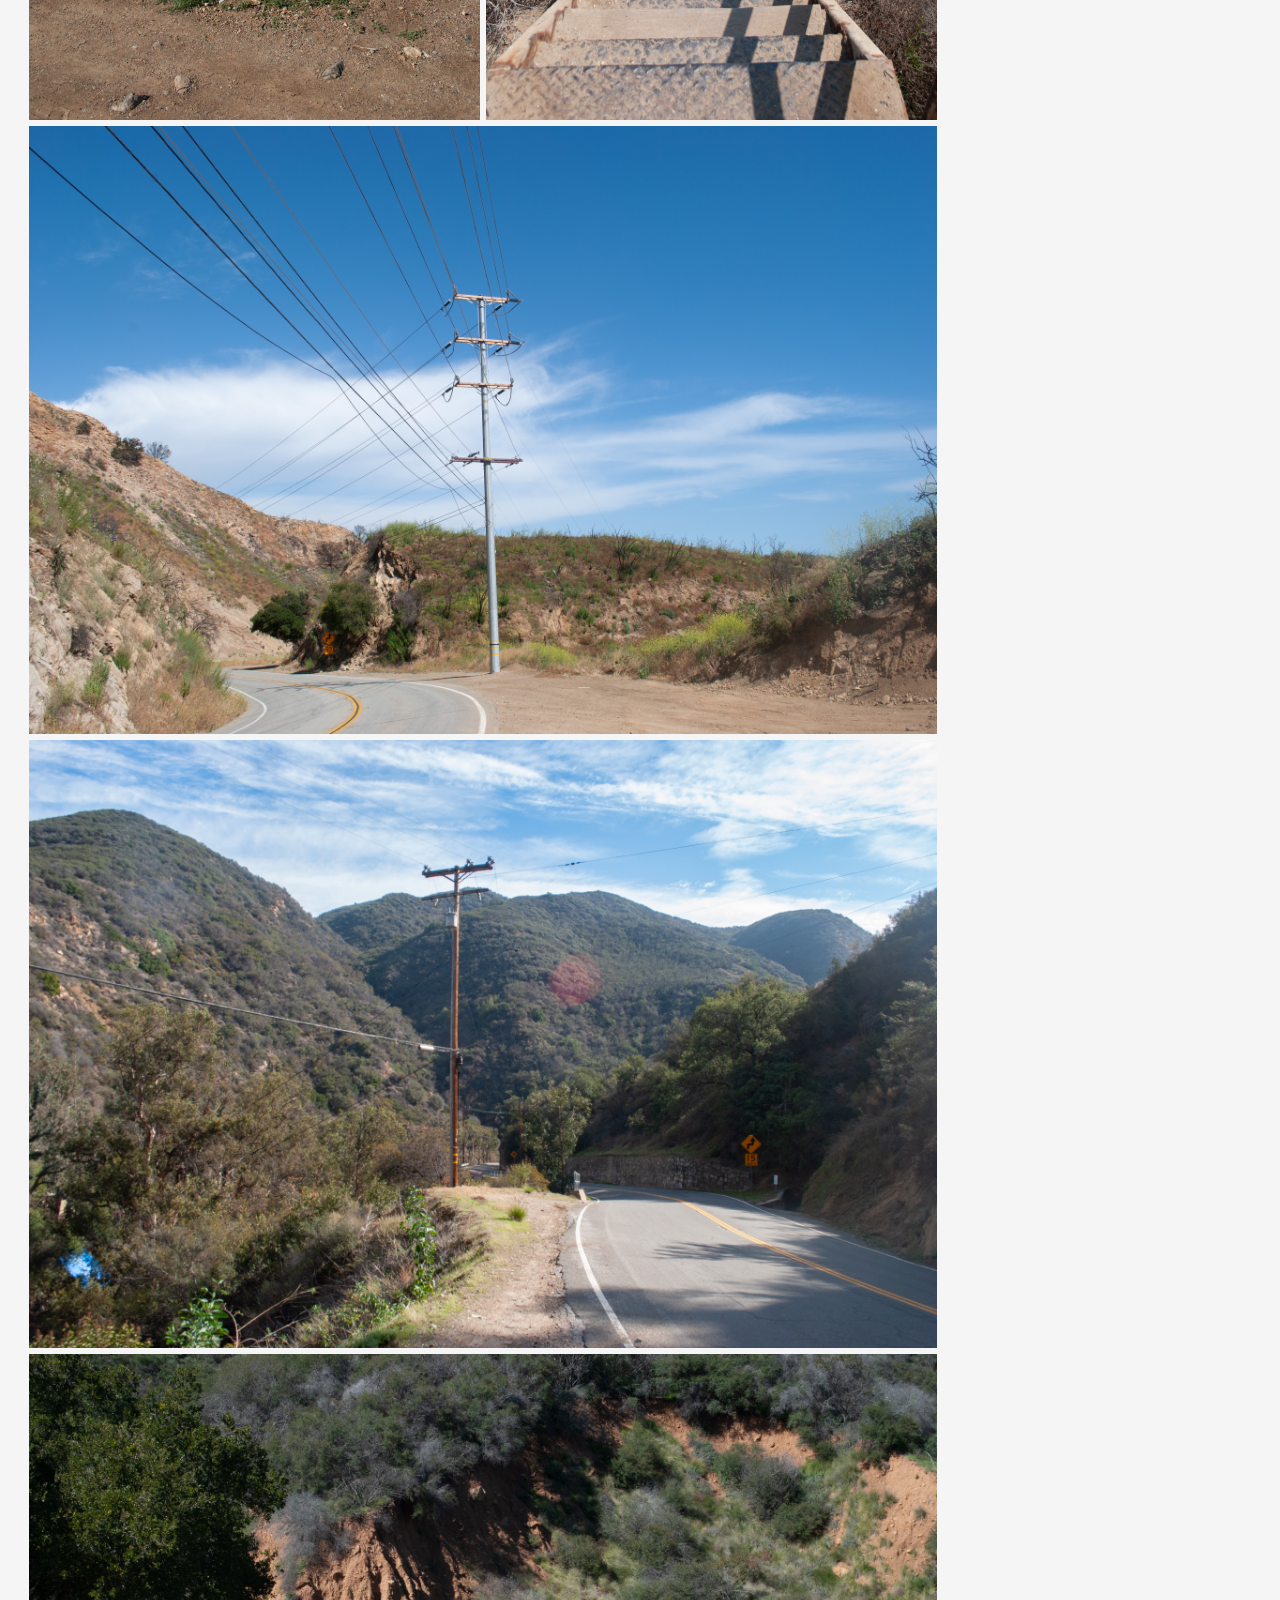
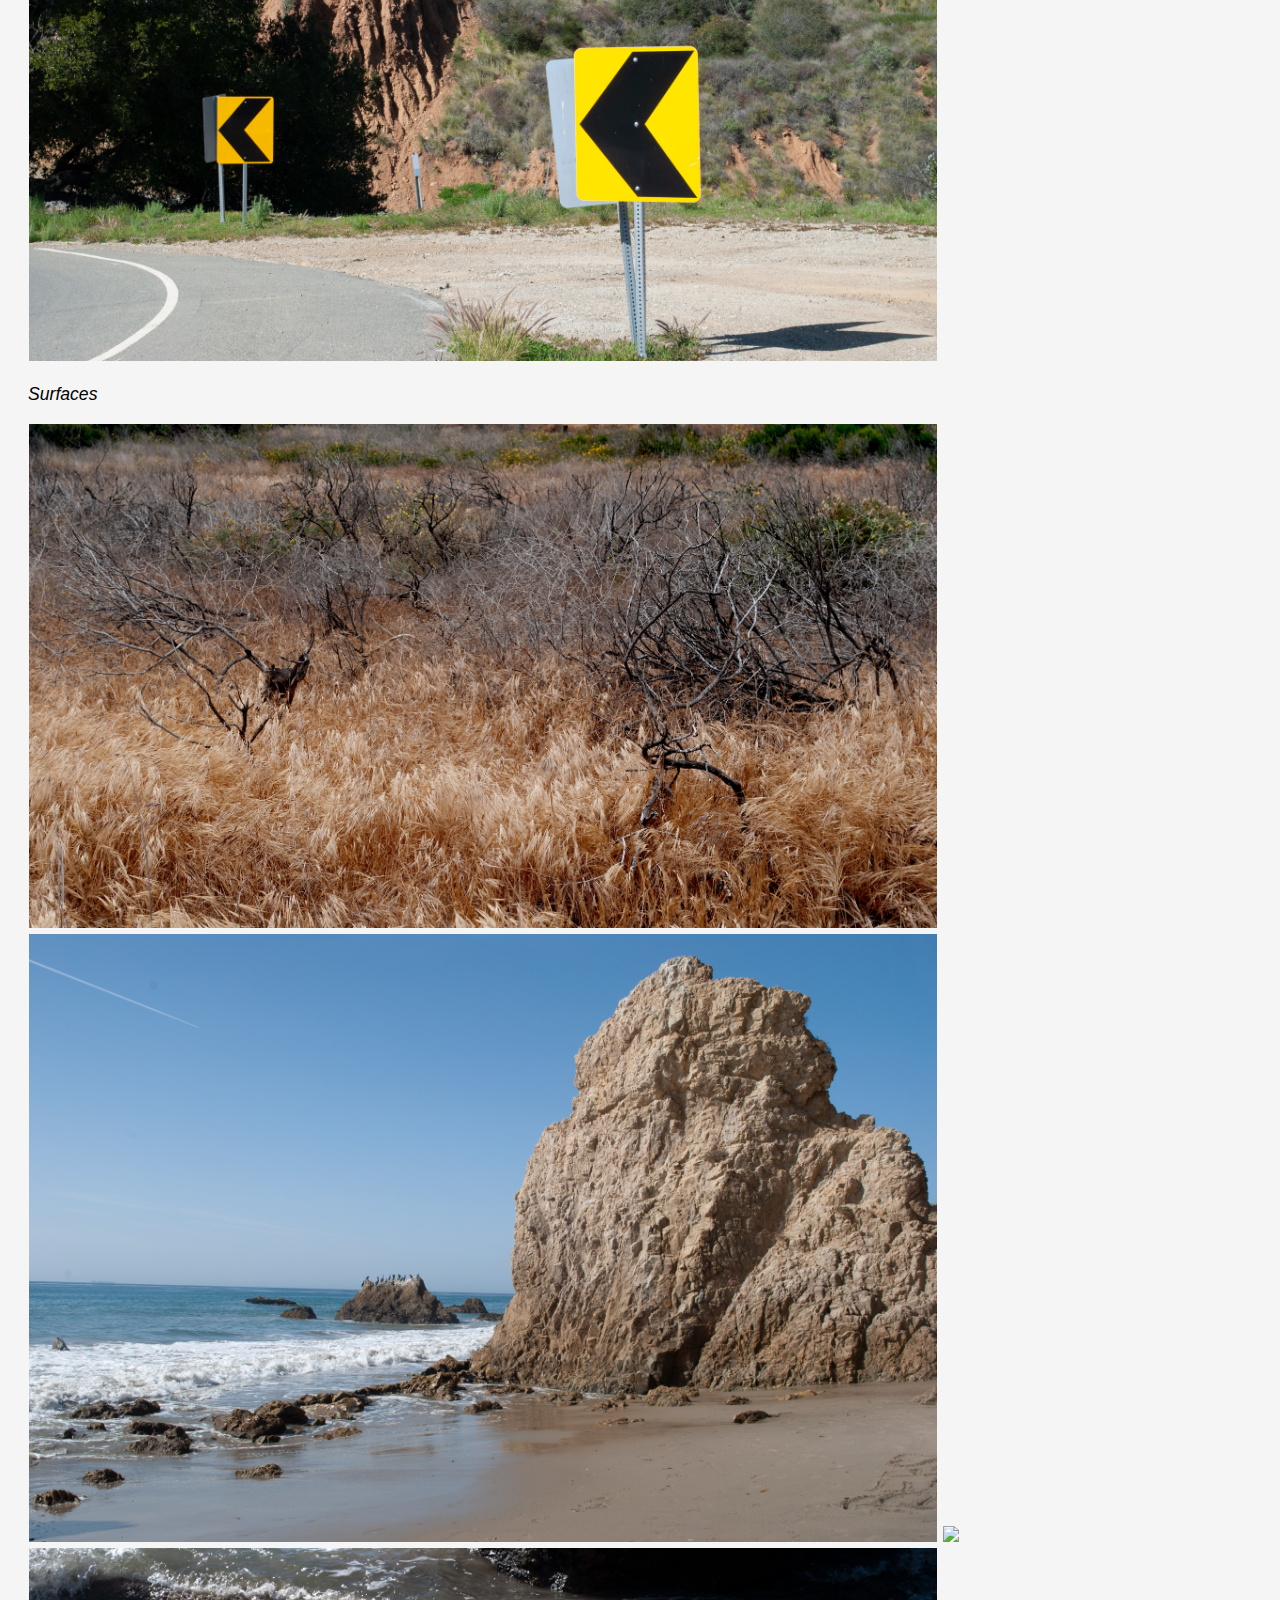
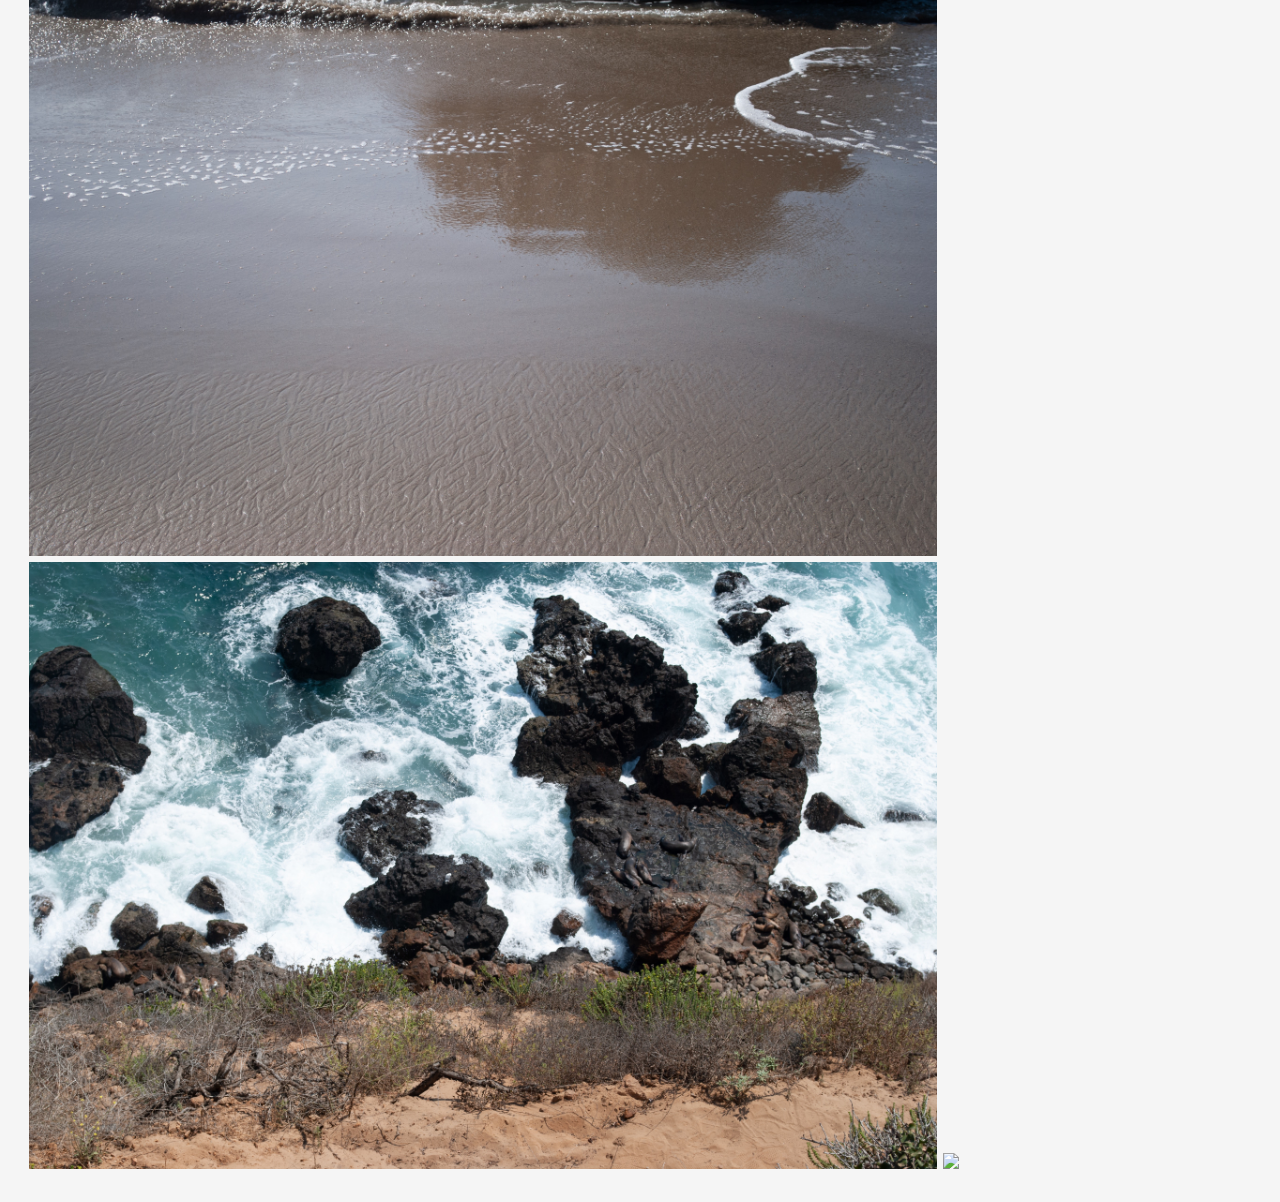
==== commit 151f61fc: "Update Malibu_textures.html" ====
--- a/Malibu_textures.html
+++ b/Malibu_textures.html
@@ -13,10 +13,12 @@
   <strong>Research</strong>        <a href="State.html">State change</a> · <a href="Maldives.html">Maldives</a><br>
   <strong>Visuals</strong>        <a href="Maps_Male.html">Maps of Male’</a> · <b>Malibu textures</b> · <a href="City_pictures.html">City pictures</a> <br>
   <strong><a href="index.html">Home</a> <br><br><br>
+</div>
 
-  <h1>Malibu textures</h1>            
-  <h3><a href="#stoppages">Stoppages</a> · <a href="#surfaces">Surfaces</a></h3>
-</div>
+<p>  <h1>Malibu textures</h1>            
+	<h3><a href="#stoppages">Stoppages</a> · <a href="#surfaces">Surfaces</a></h3></p>
+<br>
+
 
 <p><i>Stoppages</i> and <i>Surfaces</i> are copyright Alexander Naylor and can only be used with permission. They are also available in postcard form or as prints with a maximum long axis of 40 cm. Please <a href="mailto:alexander.derebey@gmail.com">contact me here</a> for more information or additional photos.</p>
 <br>
@@ -44,4 +46,4 @@
 <img class ="one" src="Moss_spray.jpg"></img>
 
 </body>
-</html>+</html>
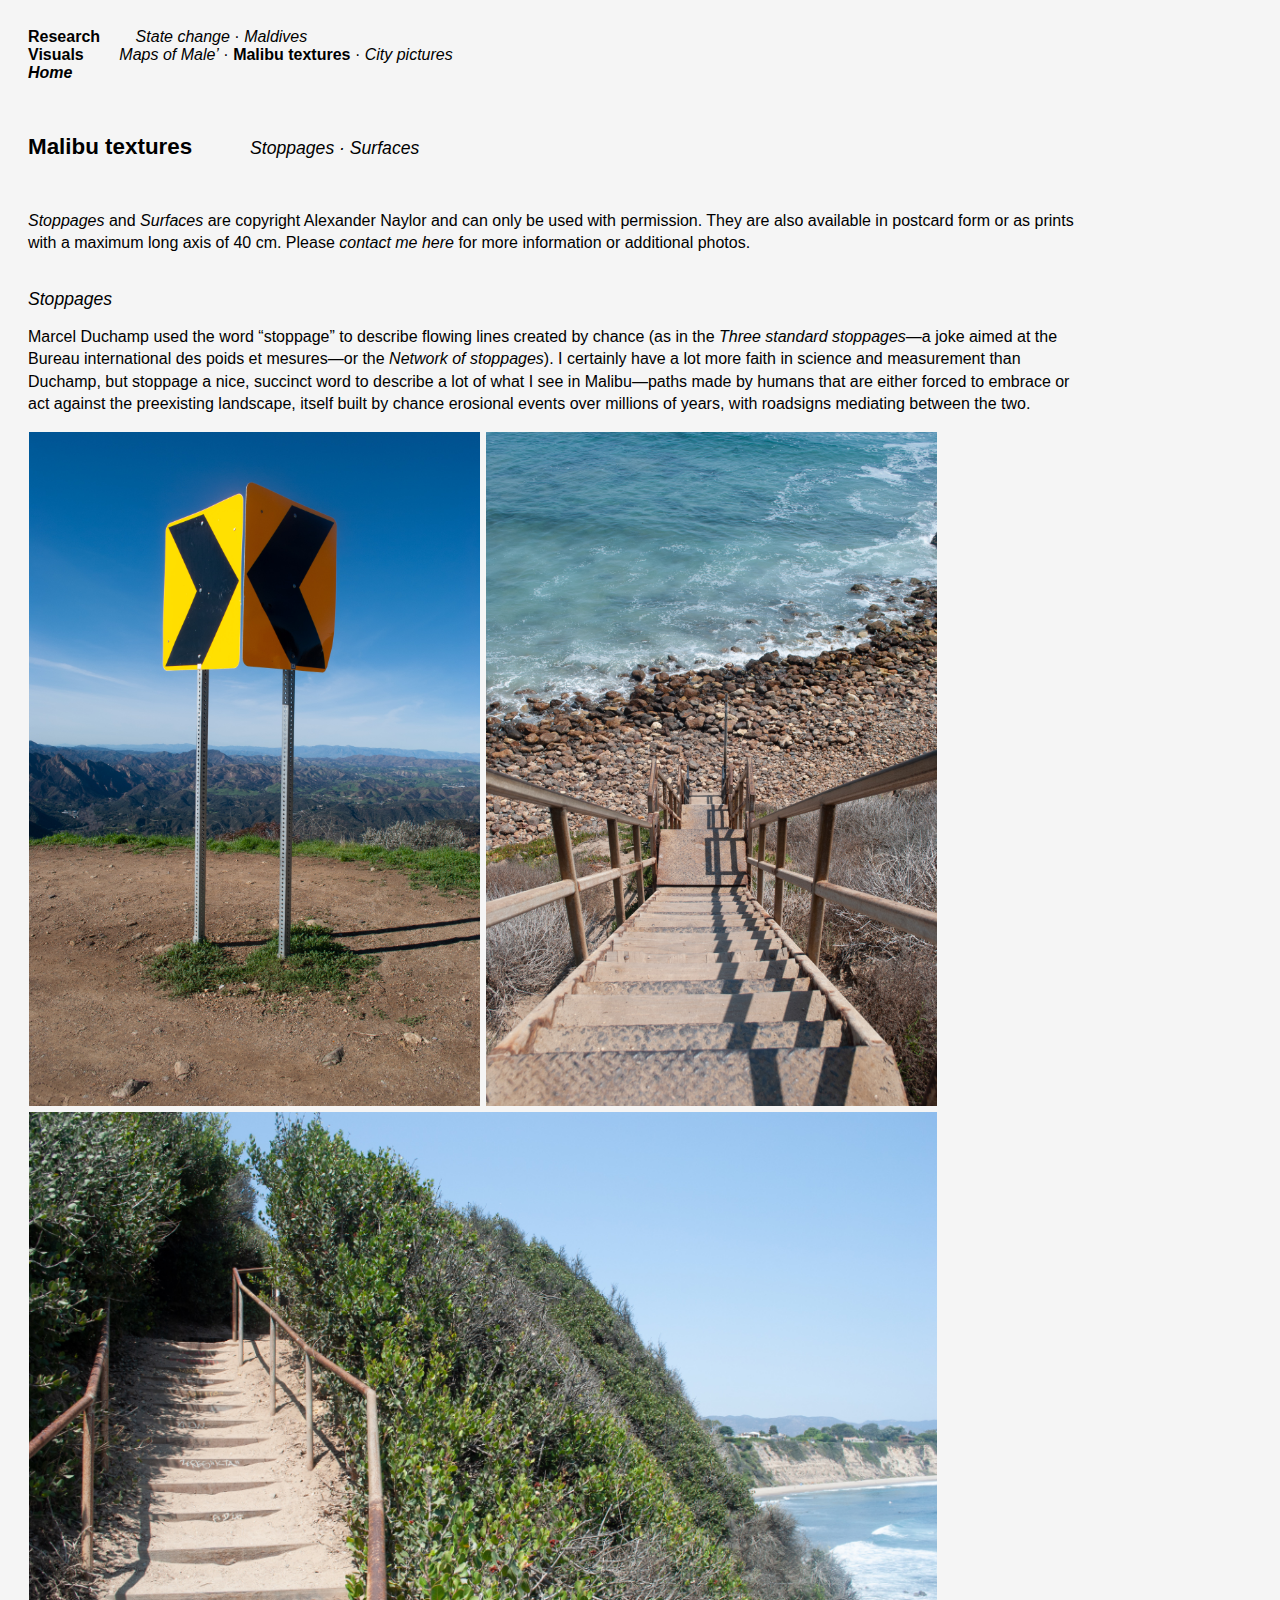
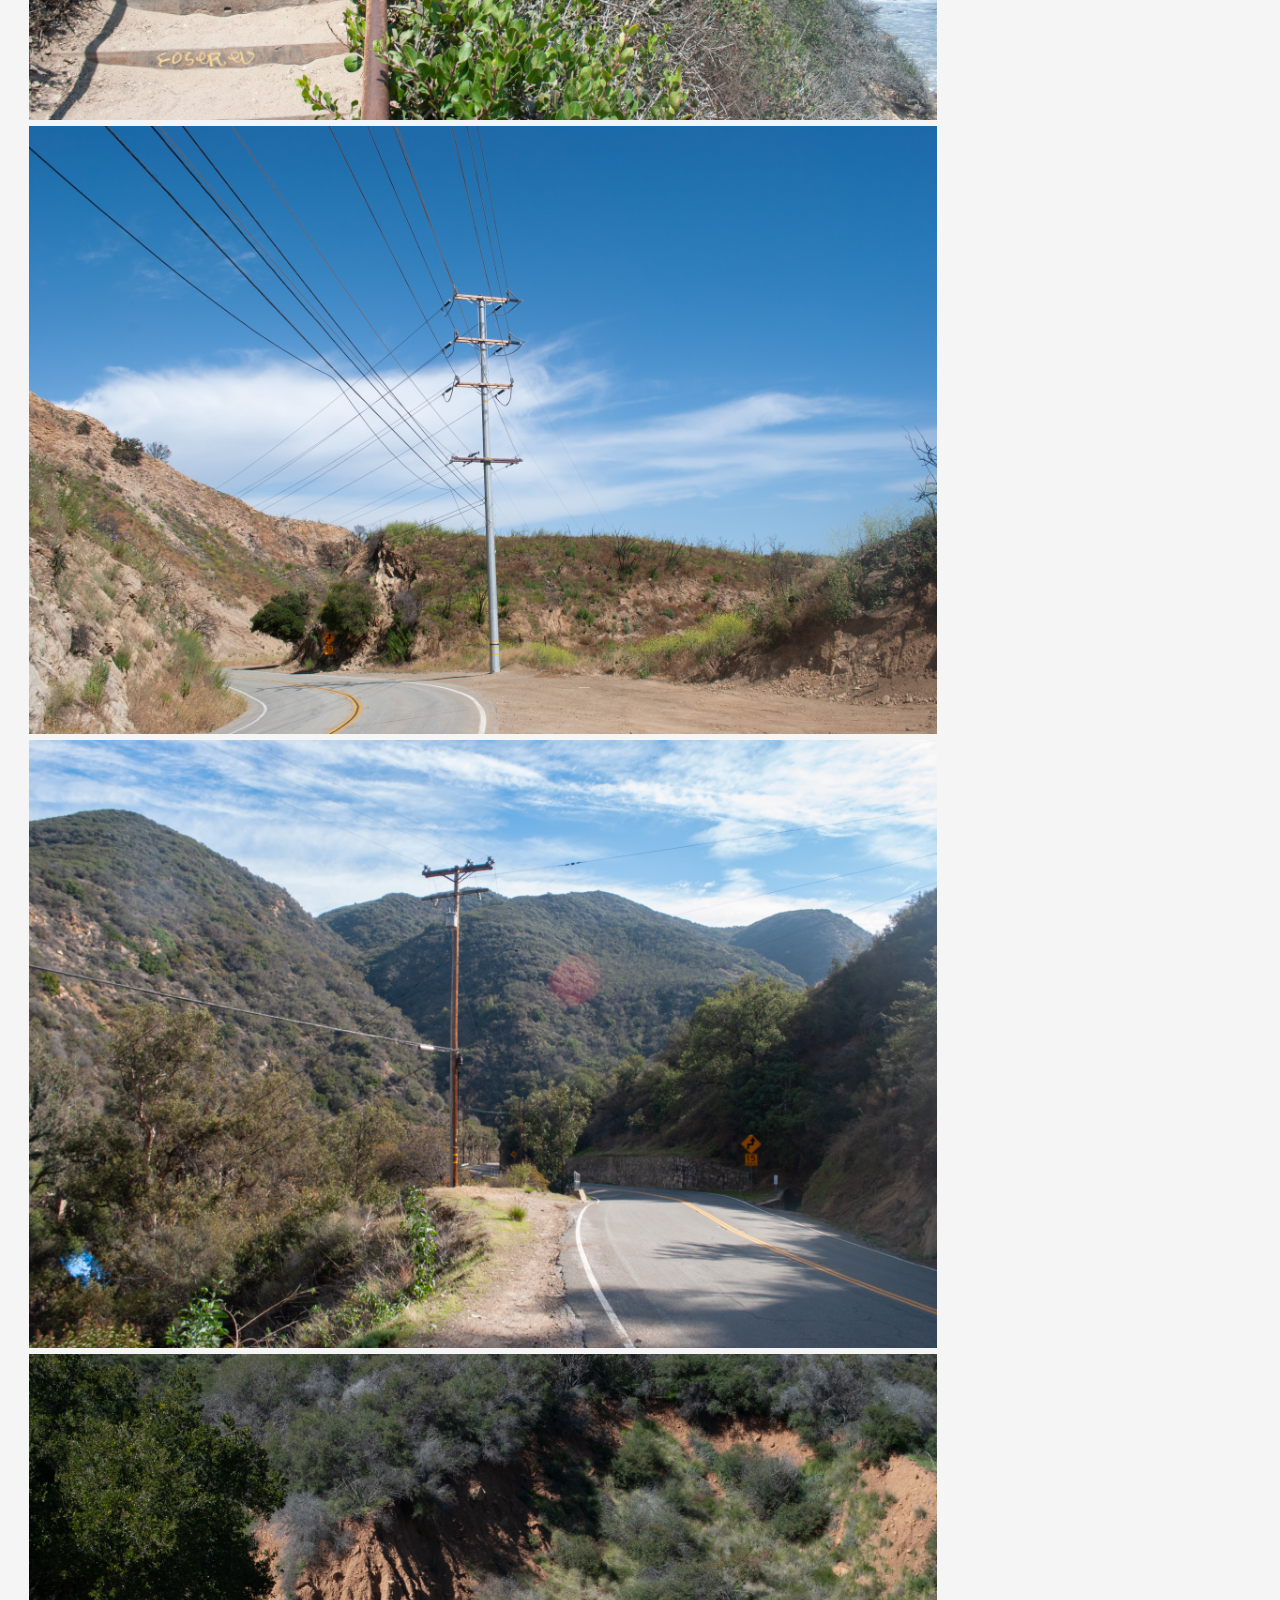
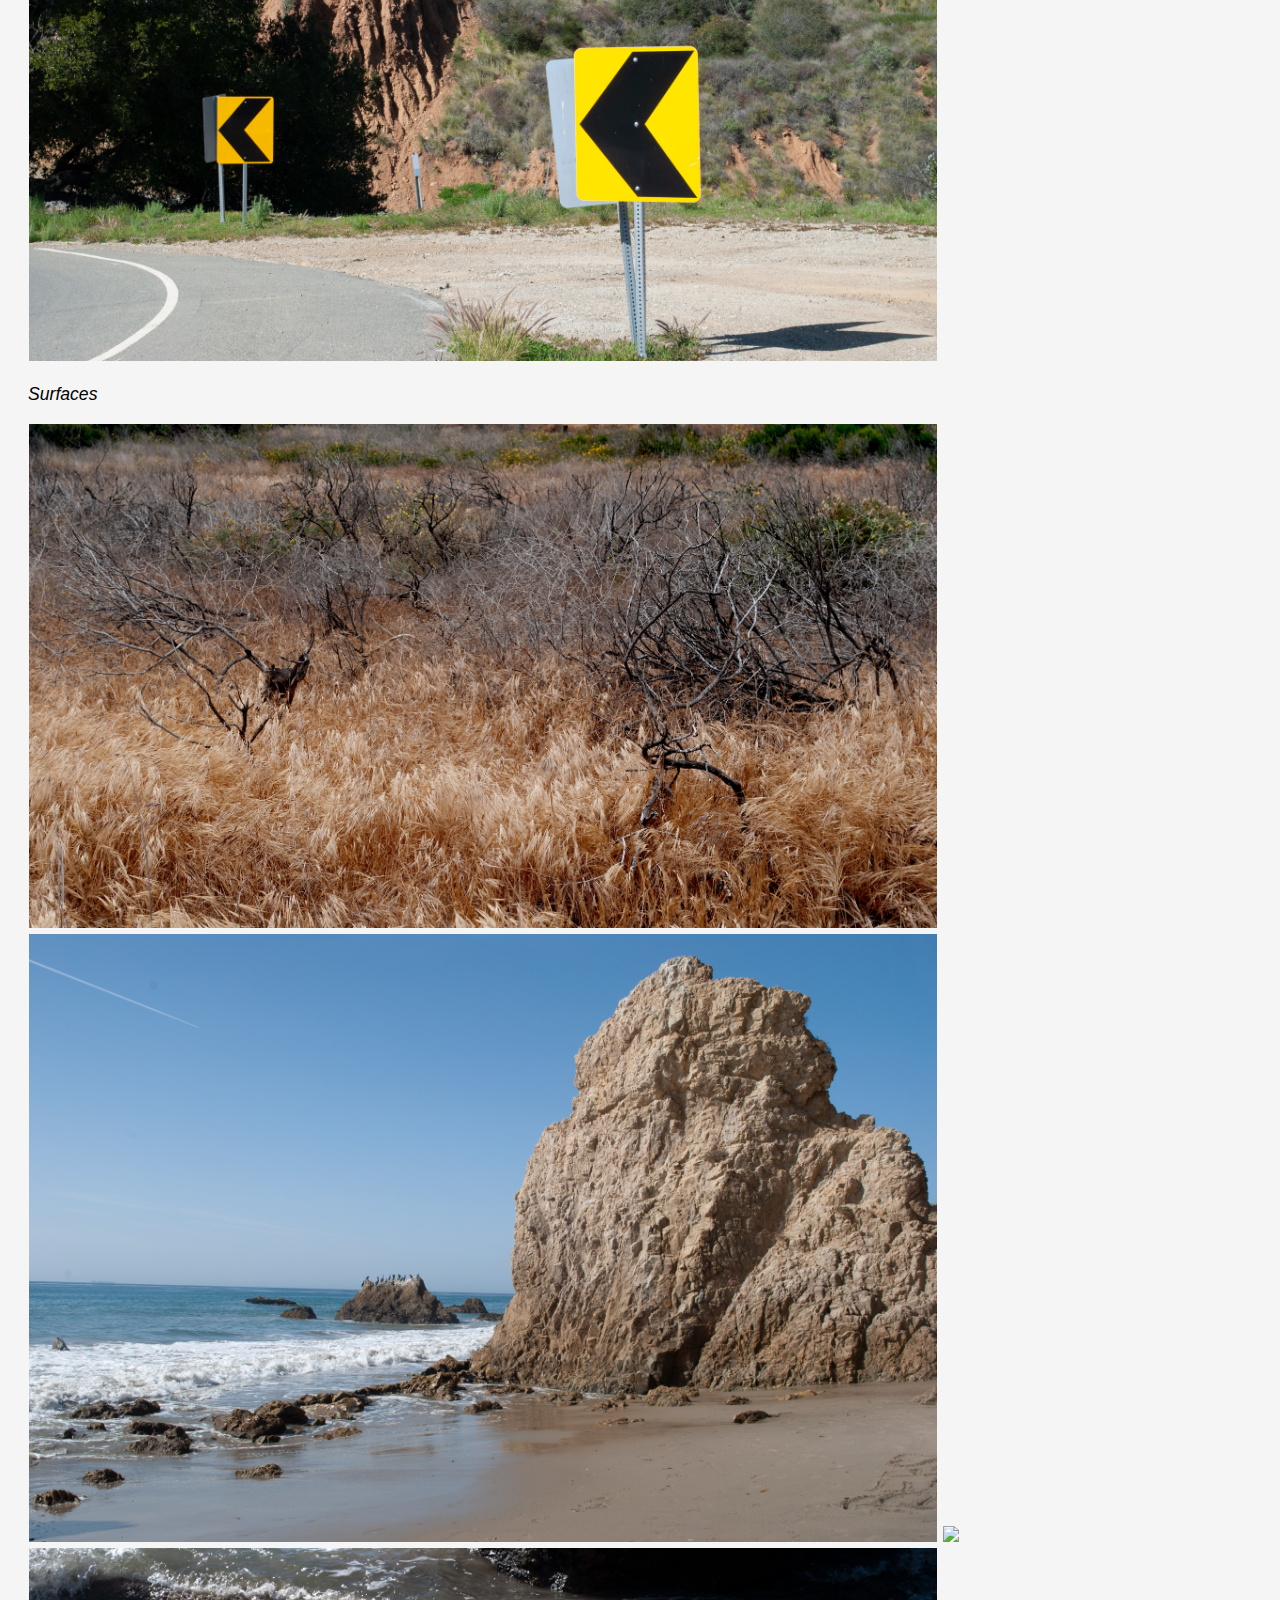
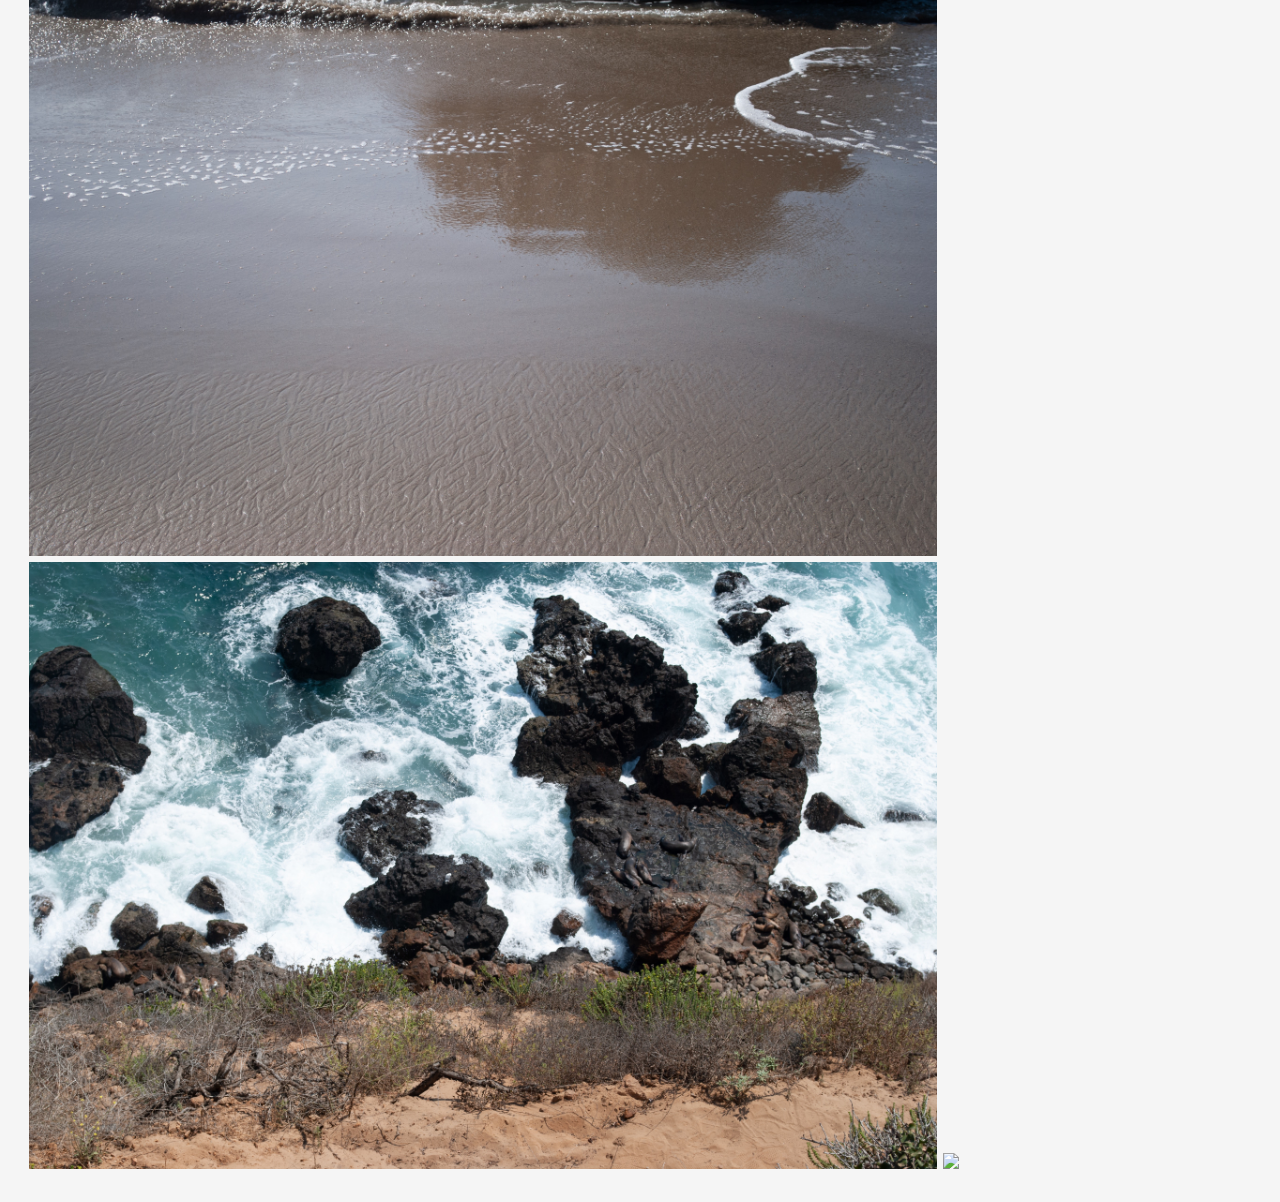
==== commit 75210658: "Update Malibu_textures.html" ====
--- a/Malibu_textures.html
+++ b/Malibu_textures.html
@@ -26,8 +26,8 @@
 <h3><a id ="stoppages">Stoppages</a></h3>
 
 <p>Marcel Duchamp used the word “stoppage” to describe flowing lines created by chance (as in the <a href="https://www.moma.org/collection/works/78990" target="_blank">Three standard stoppages</a>—a joke aimed at the Bureau international des poids et mesures—or the <a href="https://www.moma.org/collection/works/79600" target="_blank">Network of stoppages</a>). I certainly have a lot more faith in science and measurement than Duchamp, but stoppage a nice, succinct word to describe a lot of what I see in Malibu—paths made by humans that are either forced to embrace or act against the preexisting landscape, itself built by chance erosional events over millions of years, with roadsigns mediating between the two.</p>
+<img class ="one" src="Vectors.jpg" style="max-width: 453px"></img> <img class ="one" src="Shadow_stair.jpg" style="max-width: 453px">
 <img class ="one" src="Green_stair.jpg"></img>
-<img class ="one" src="Vectors.jpg" style="max-width: 453px"></img> <img class ="one" src="Shadow_stair.jpg" style="max-width: 453px">
 <img class ="one" src="Single_stabile.jpg"></img>
 <img class ="one" src="Flores.jpg"></img>
 <img class ="one" src="Close_curve.jpg"></img>
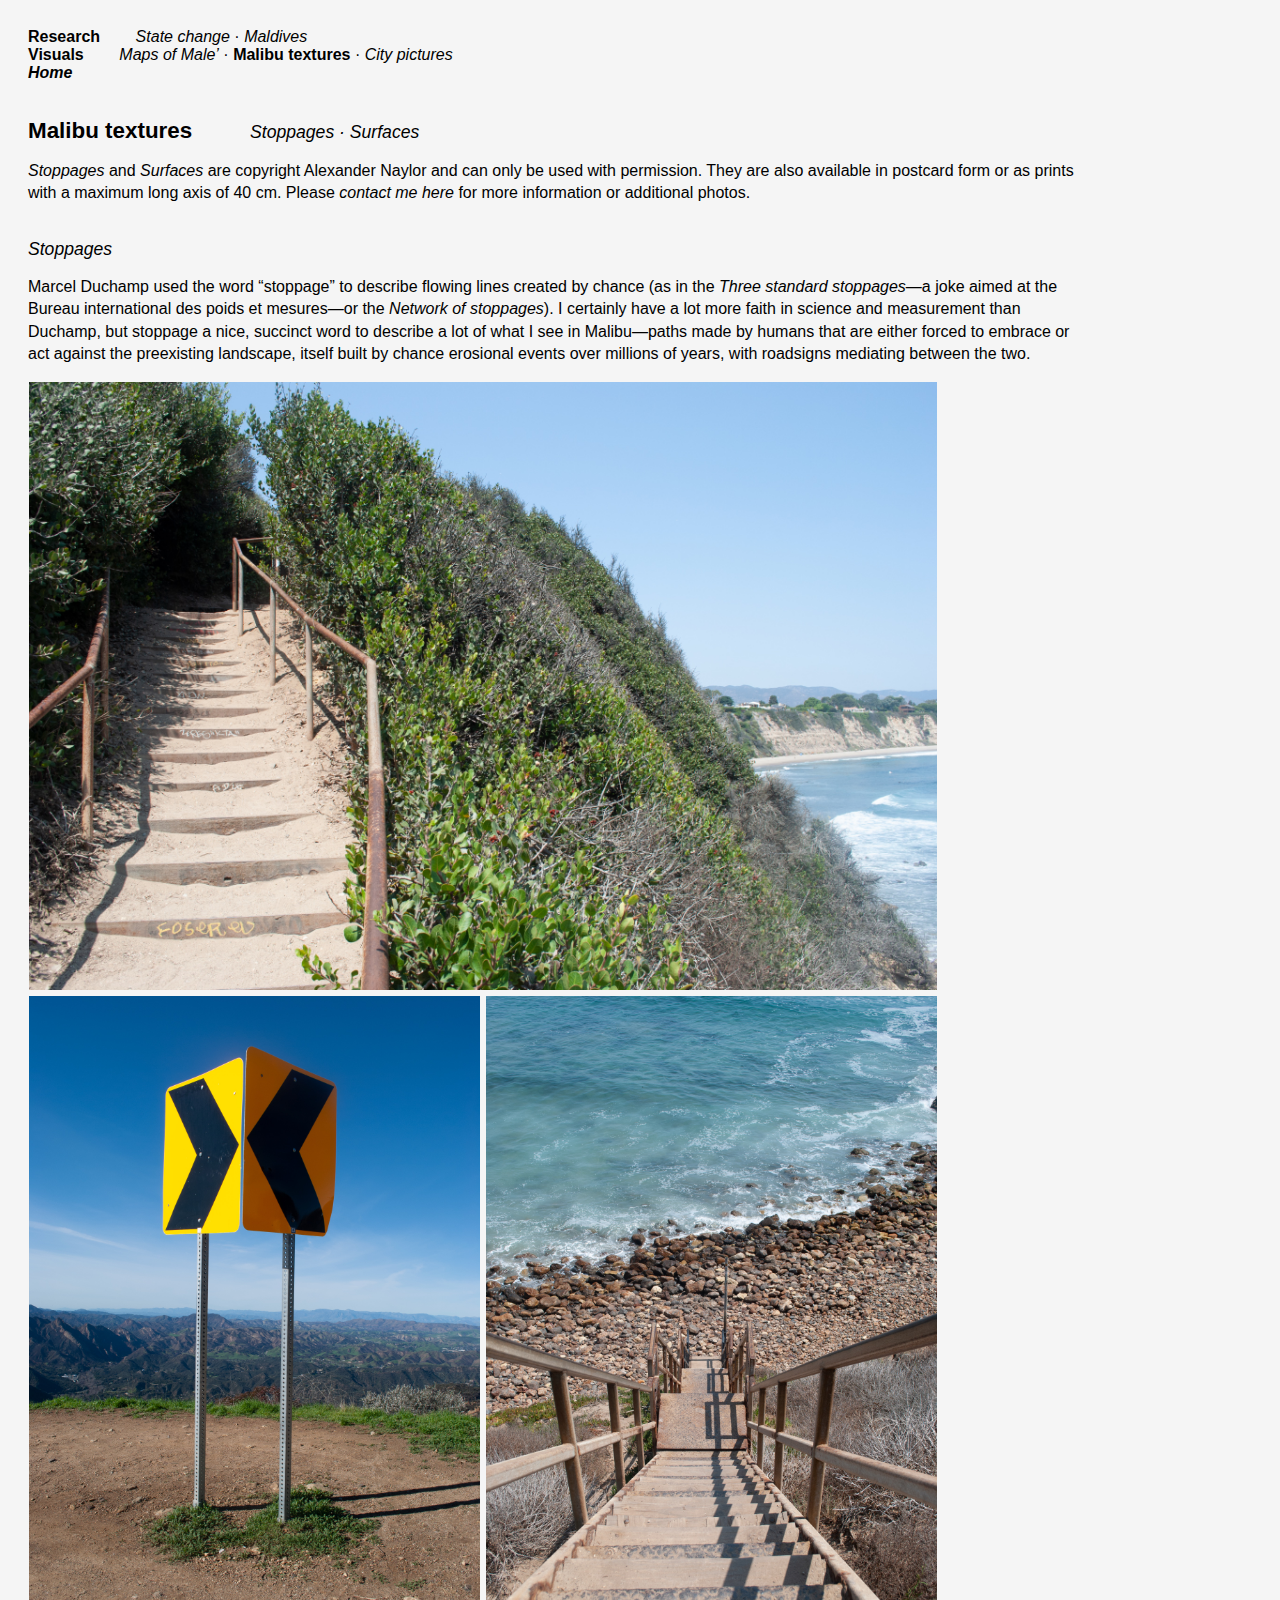
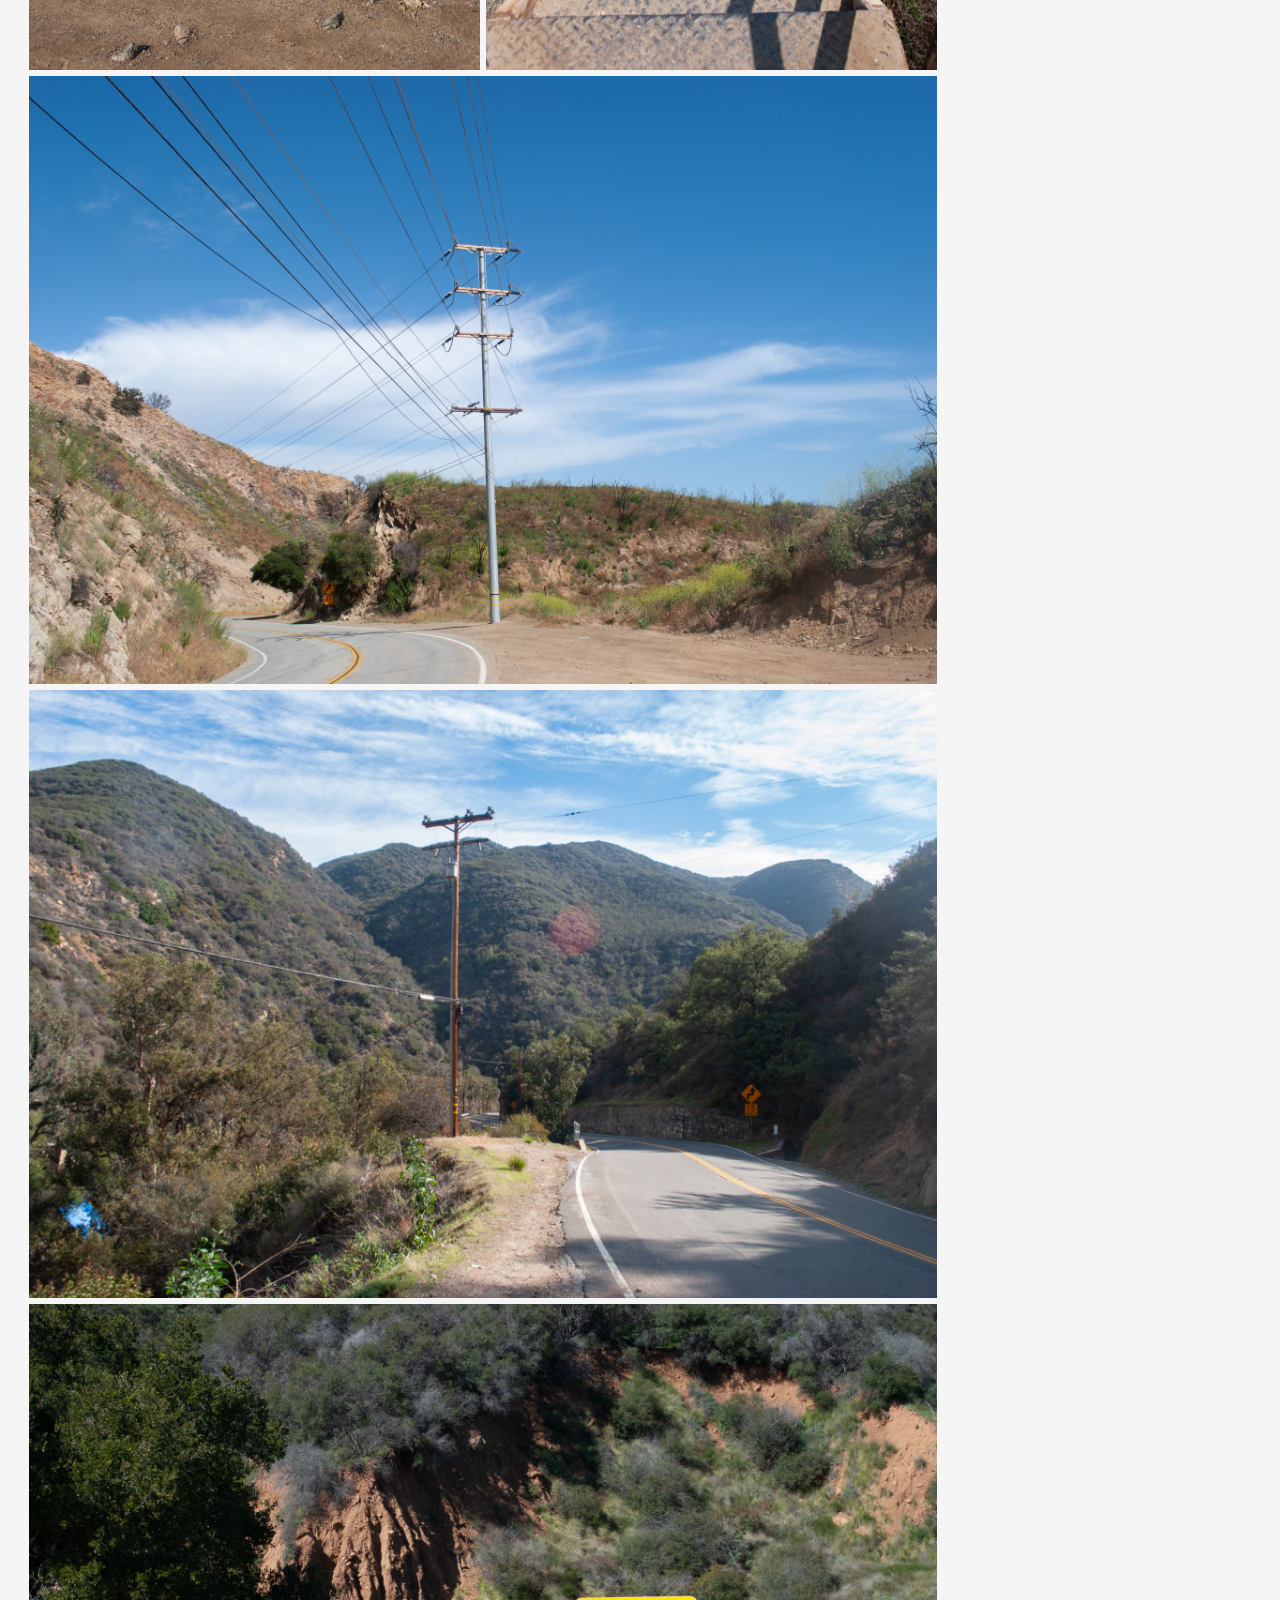
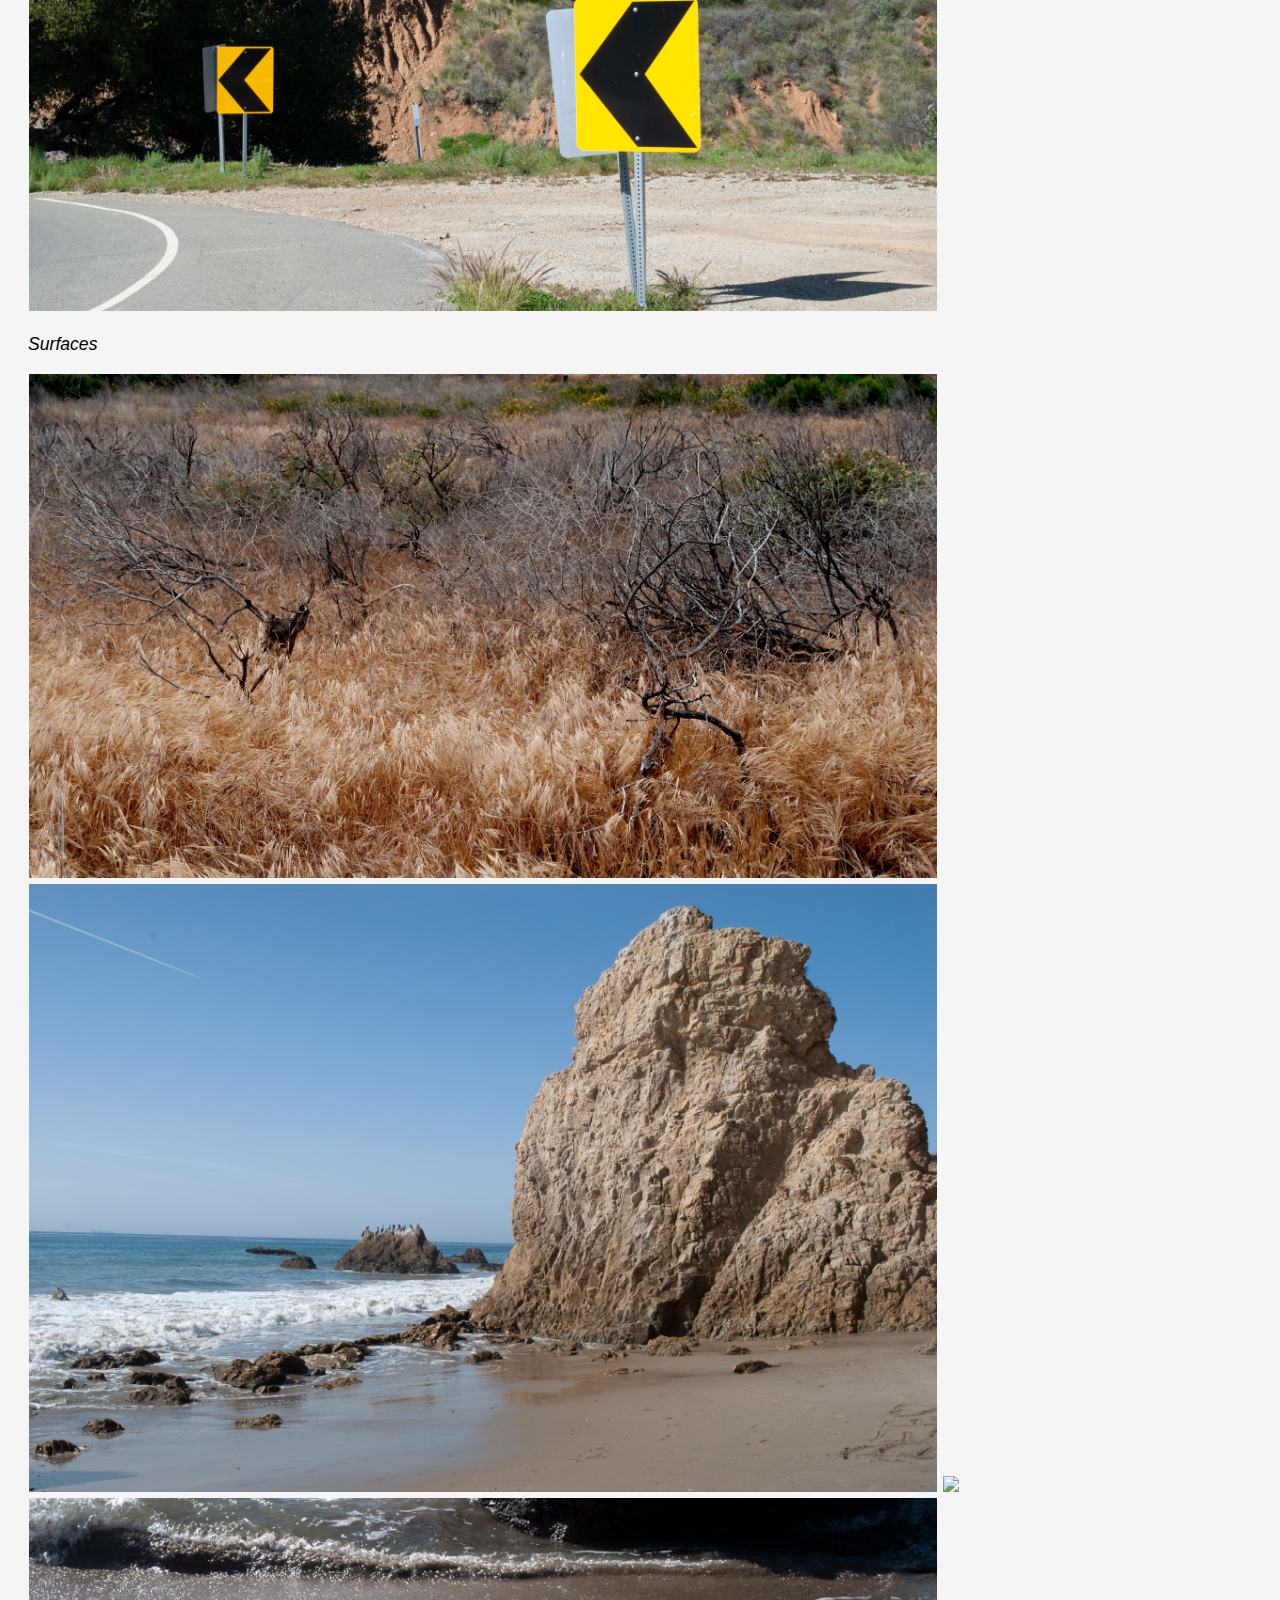
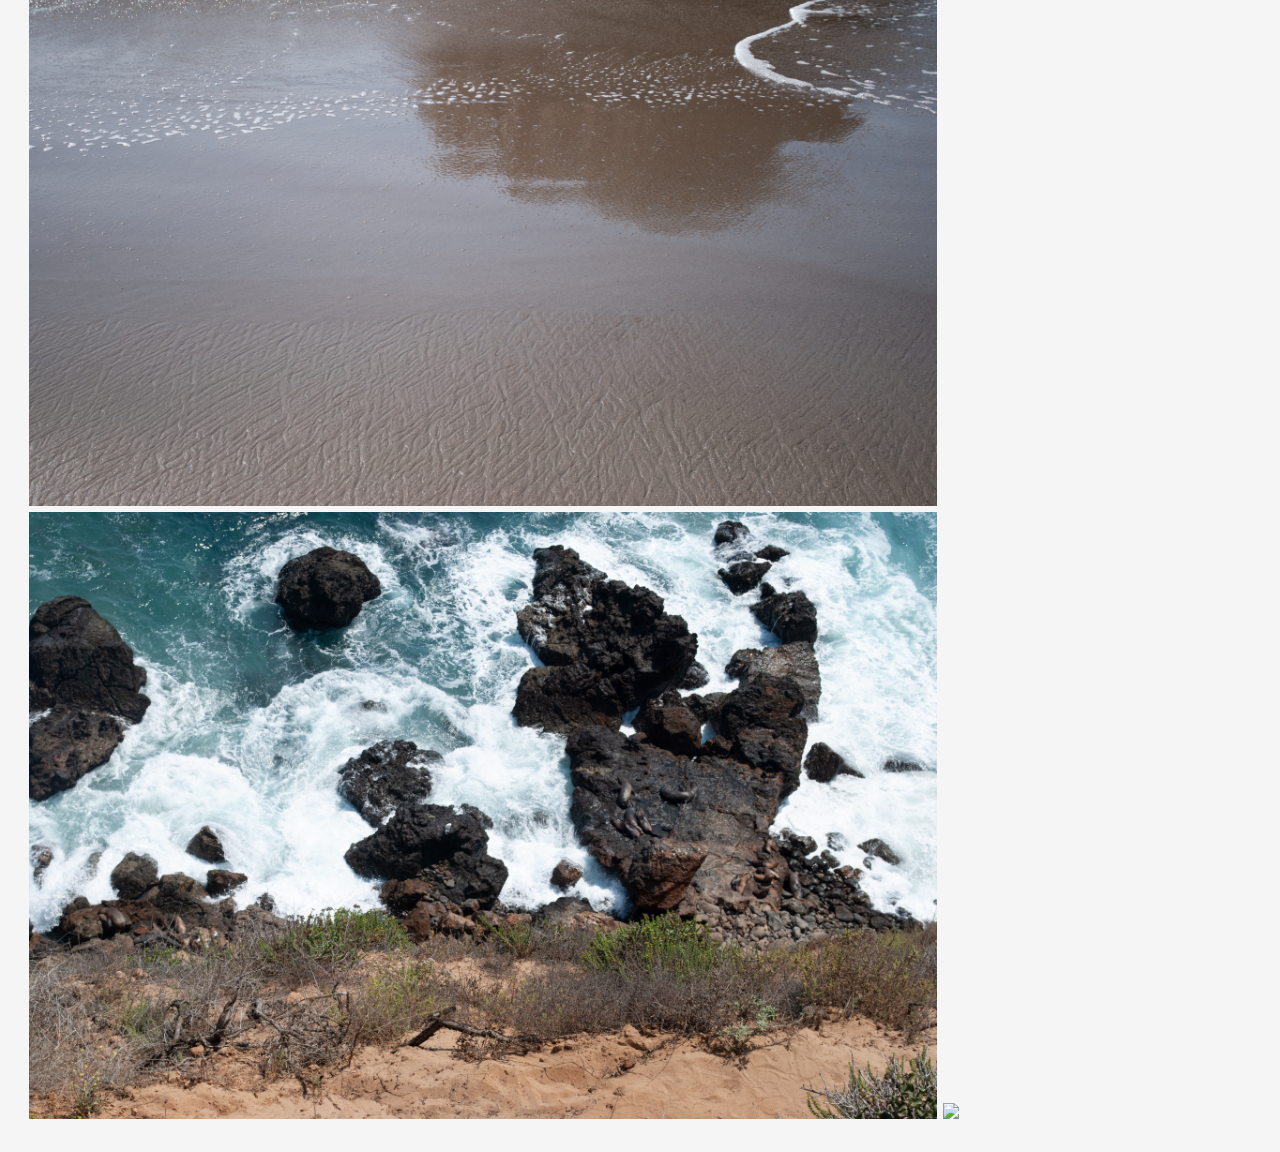
==== commit 12a82844: "Update Malibu_textures.html" ====
--- a/Malibu_textures.html
+++ b/Malibu_textures.html
@@ -15,8 +15,9 @@
   <strong><a href="index.html">Home</a> <br><br><br>
 </div>
 
-<p>  <h1>Malibu textures</h1>            
-	<h3><a href="#stoppages">Stoppages</a> · <a href="#surfaces">Surfaces</a></h3></p>
+
+<h1>Malibu textures</h1>            
+<h3><a href="#stoppages">Stoppages</a> · <a href="#surfaces">Surfaces</a></h3>
 <br>
 
 
@@ -26,8 +27,8 @@
 <h3><a id ="stoppages">Stoppages</a></h3>
 
 <p>Marcel Duchamp used the word “stoppage” to describe flowing lines created by chance (as in the <a href="https://www.moma.org/collection/works/78990" target="_blank">Three standard stoppages</a>—a joke aimed at the Bureau international des poids et mesures—or the <a href="https://www.moma.org/collection/works/79600" target="_blank">Network of stoppages</a>). I certainly have a lot more faith in science and measurement than Duchamp, but stoppage a nice, succinct word to describe a lot of what I see in Malibu—paths made by humans that are either forced to embrace or act against the preexisting landscape, itself built by chance erosional events over millions of years, with roadsigns mediating between the two.</p>
+<img class ="one" src="Green_stair.jpg"></img>
 <img class ="one" src="Vectors.jpg" style="max-width: 453px"></img> <img class ="one" src="Shadow_stair.jpg" style="max-width: 453px">
-<img class ="one" src="Green_stair.jpg"></img>
 <img class ="one" src="Single_stabile.jpg"></img>
 <img class ="one" src="Flores.jpg"></img>
 <img class ="one" src="Close_curve.jpg"></img>
